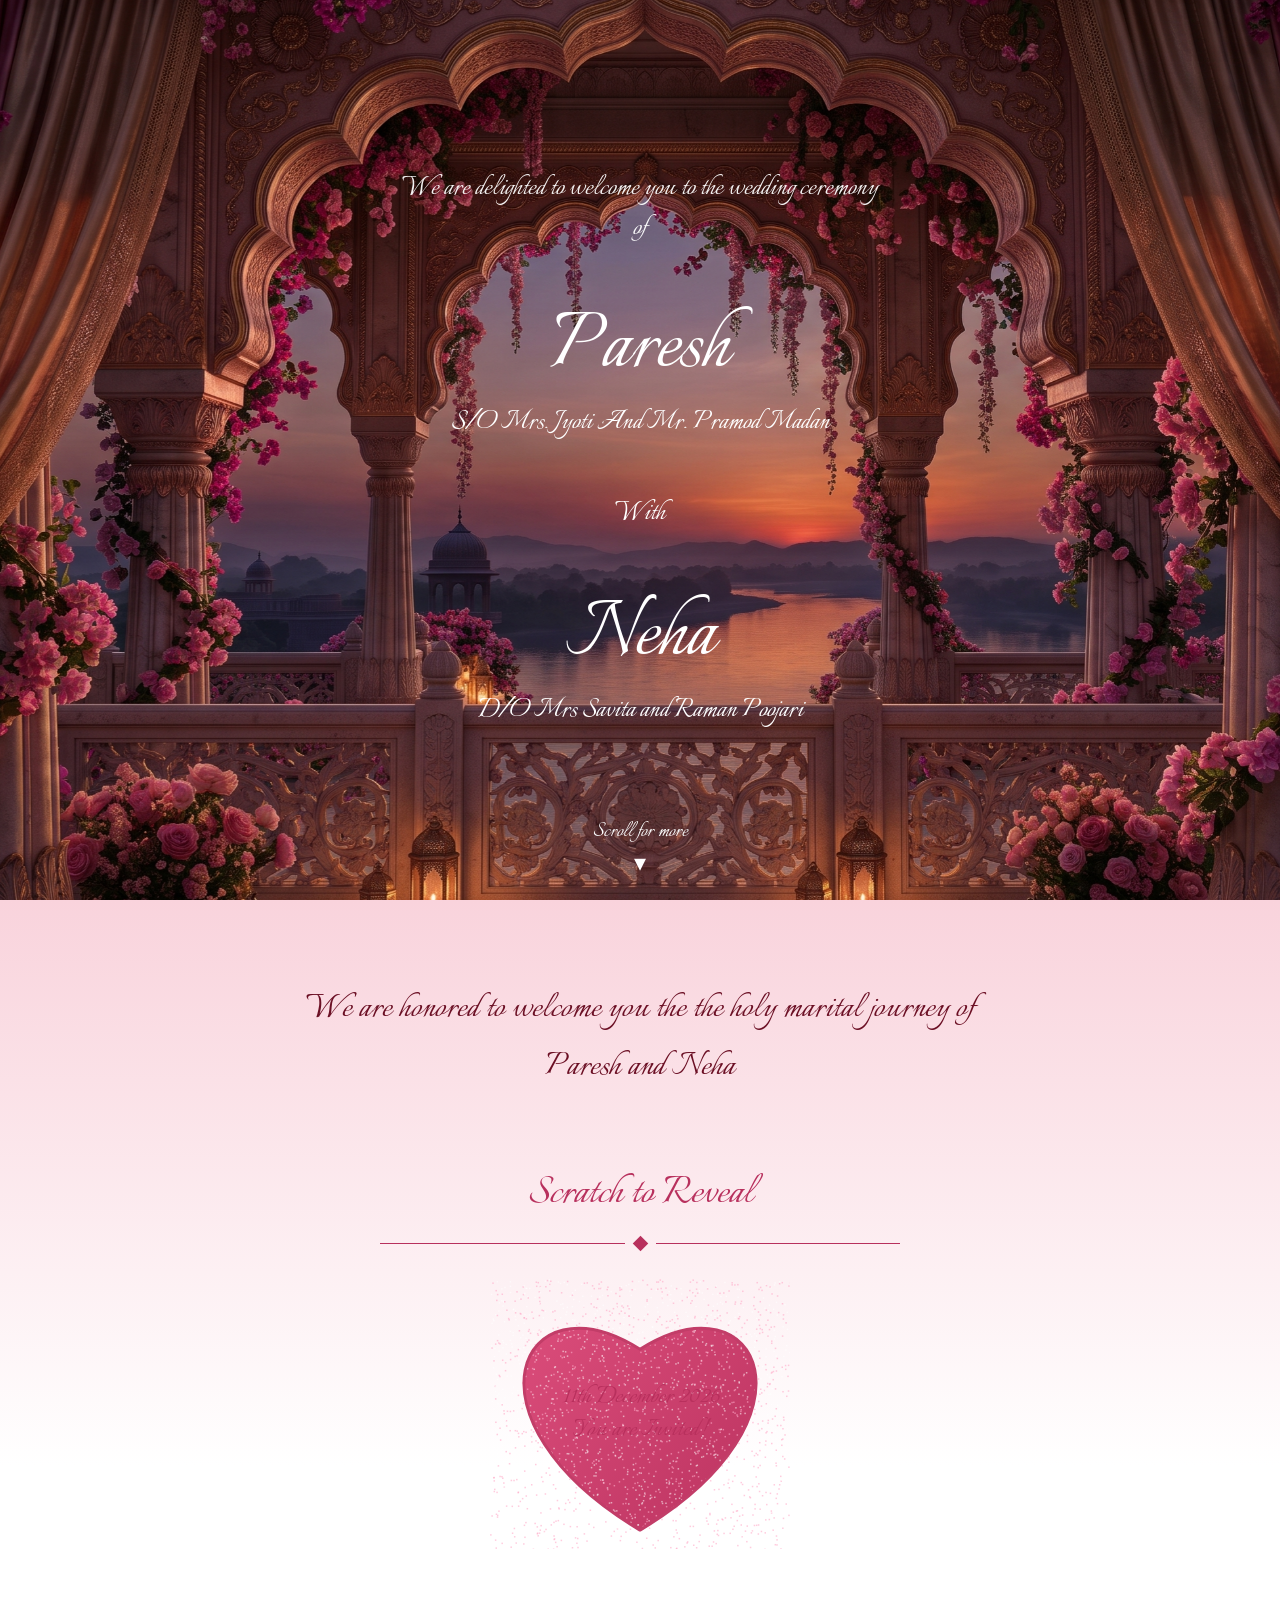
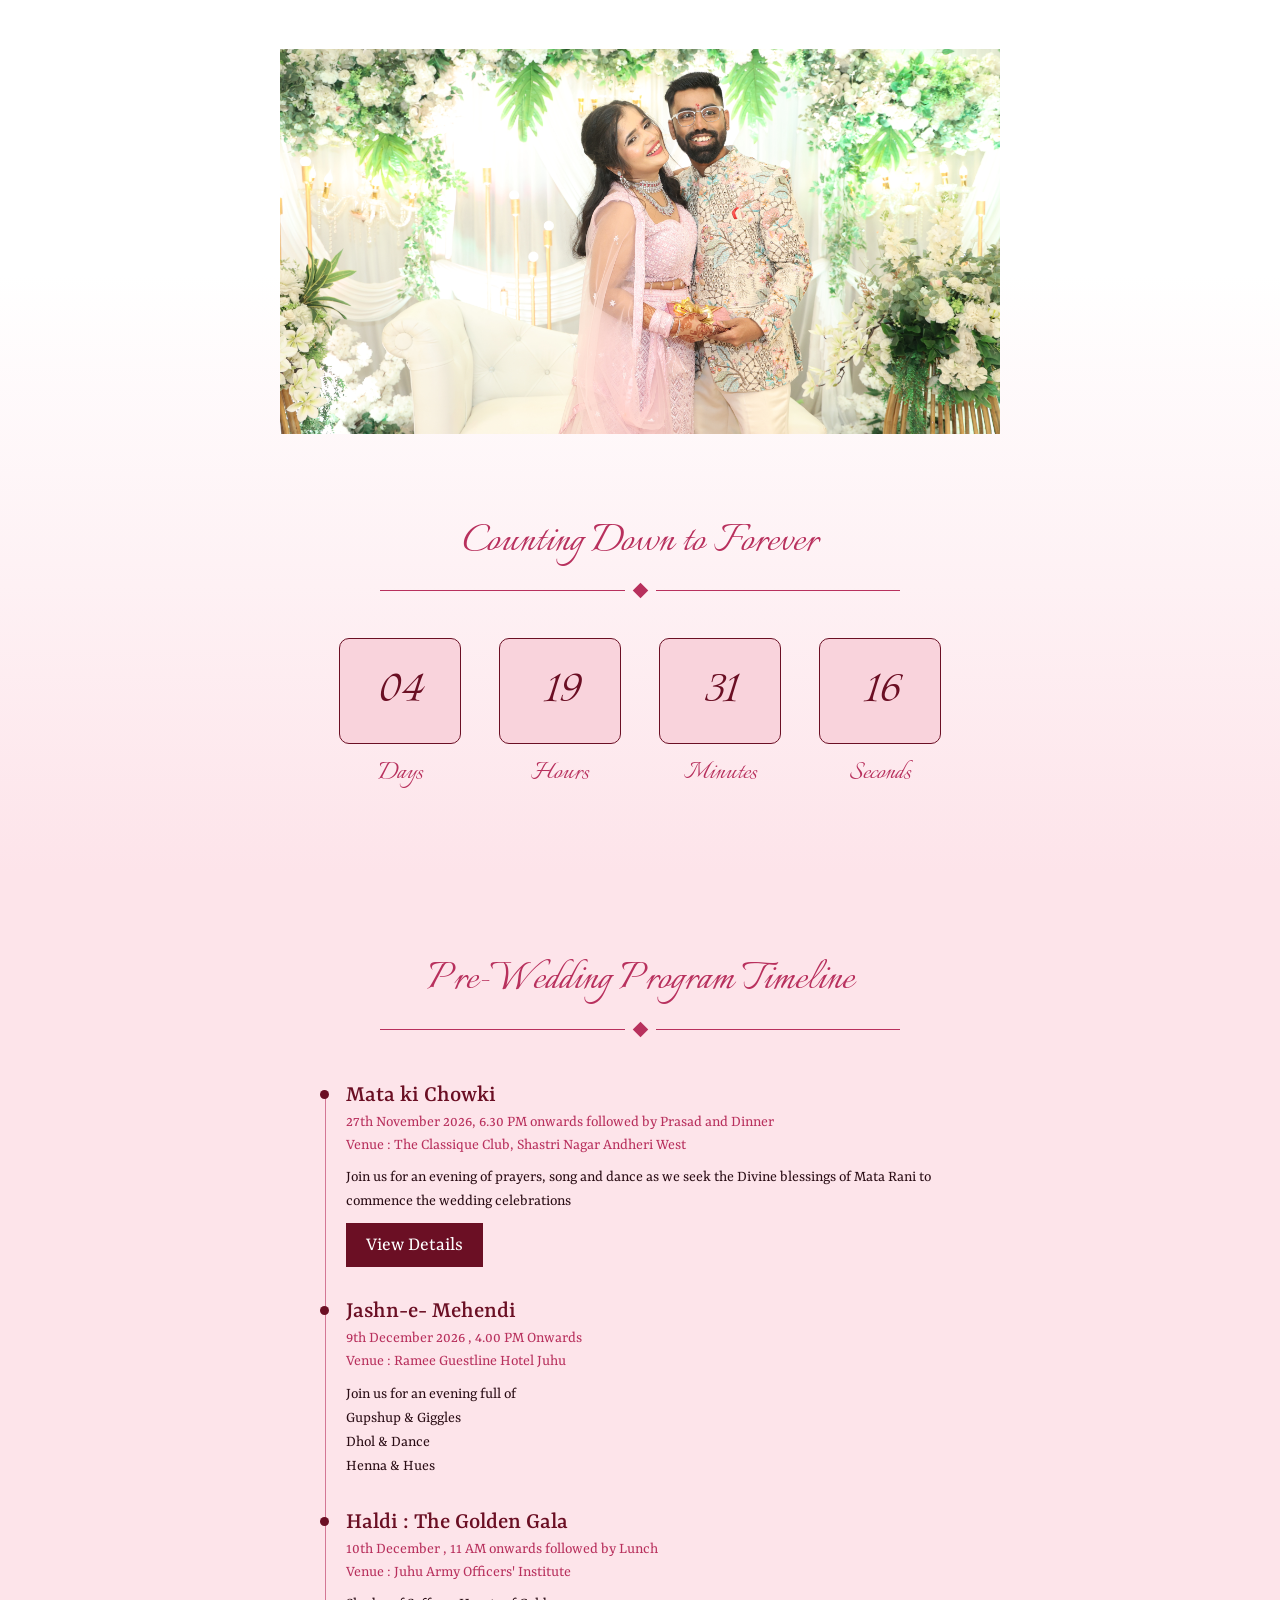
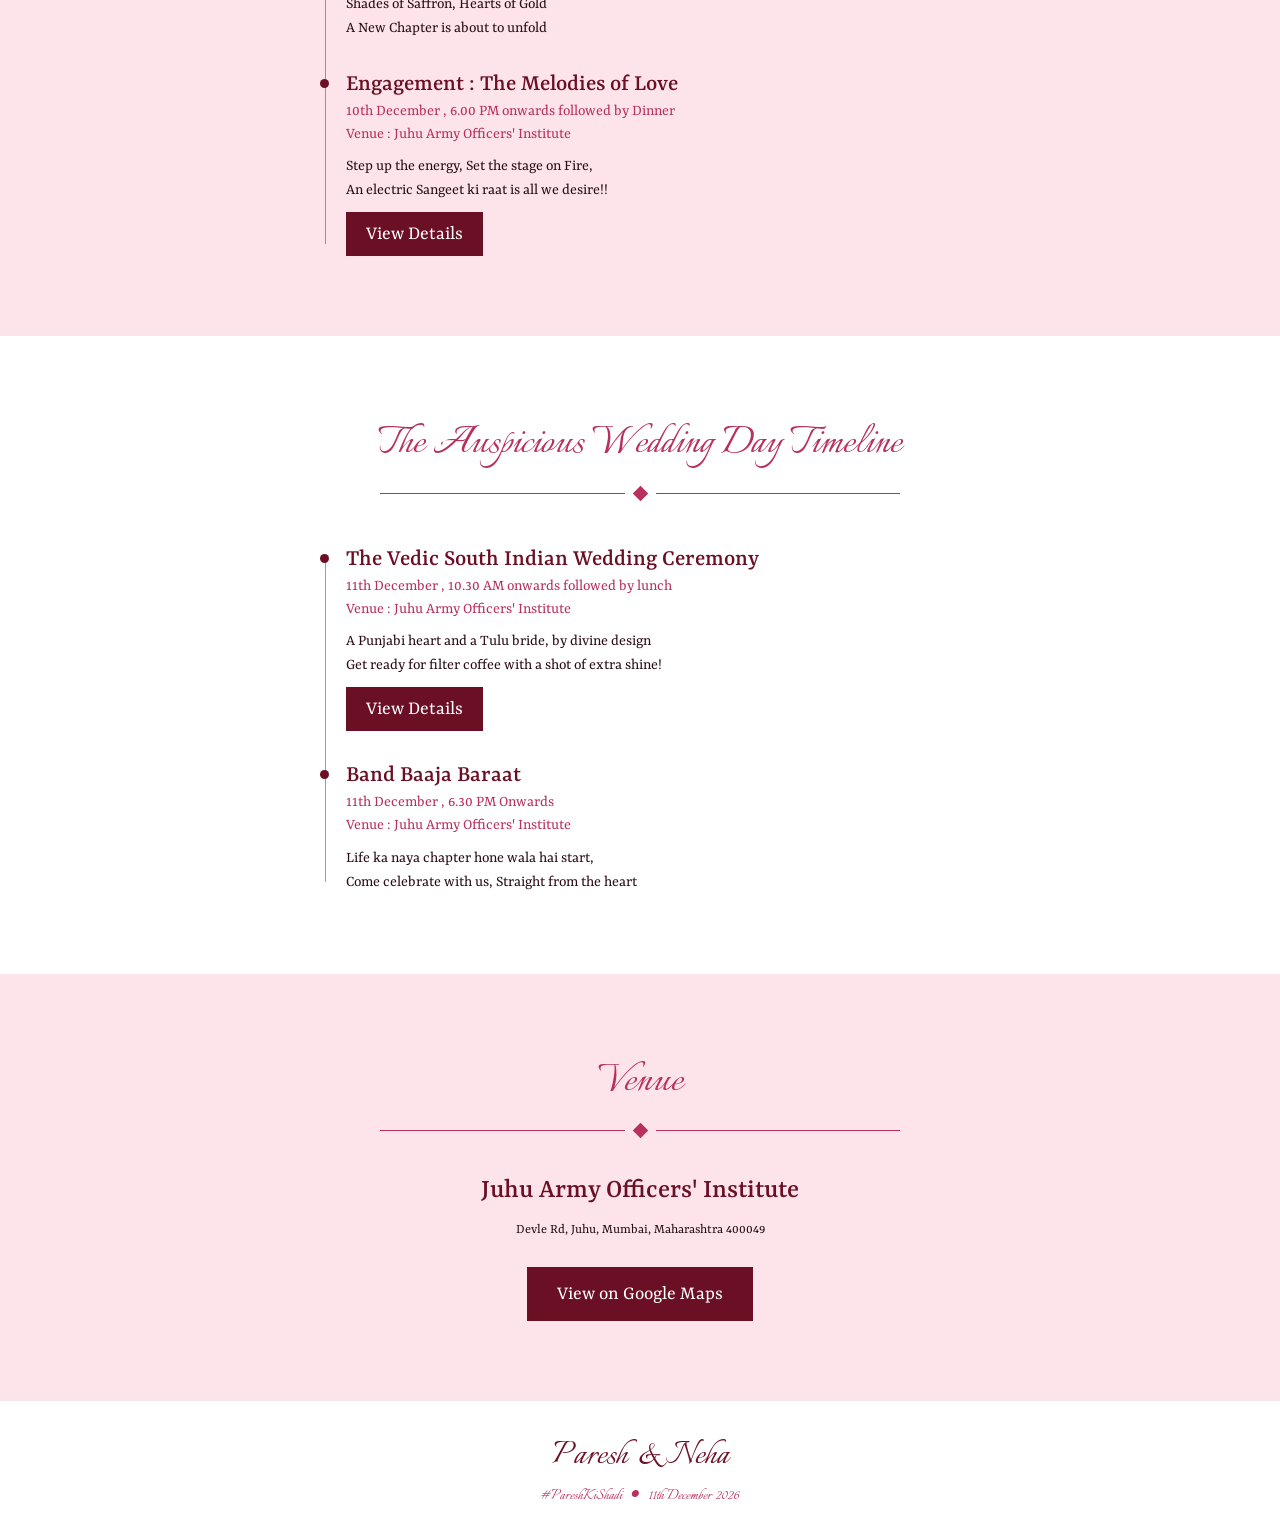
==== index.html @ b52aac9e "New edits and pages added" ====
<!DOCTYPE html>
<html lang="en">
<head>
<meta charset="UTF-8">
<meta name="viewport" content="width=device-width, initial-scale=1">
<title>Paresh and Neha – Wedding Invitation</title>
<link rel="preconnect" href="https://fonts.googleapis.com">
<link rel="preconnect" href="https://fonts.gstatic.com" crossorigin>
<link href="https://fonts.googleapis.com/css2?family=Italianno&family=Rasa:wght@400;500&display=swap" rel="stylesheet">
<link rel="stylesheet" href="styles.css">
</head>
<body>

<header class="hero">
  <!-- Swap the gradient below for your photo: set --hero-image in styles.css -->
  <div class="hero-bg"></div>
  <!-- <div class="hero-overlay"></div> -->
  <div class="hero-content">
    <p class="hero-top mb-5">We are delighted to welcome you to the wedding ceremony of</p>
    <h1>Paresh</h1>
    <p class="hero-sub mb-5">S/O Mrs. Jyoti And Mr. Pramod Madan</p>
    <p class="hero-sub mb-5">With</p>
    <h1>Neha</h1>
    <p class="hero-sub">D/O Mrs Savita and Raman Poojari</p>
  </div>
  <div class="scroll-hint">Scroll for more<span>▾</span></div>
</header>

<main>
  <section class="top">
    <p class="welcome">We are honored to welcome you the the holy marital journey of Paresh and Neha</p>

    <h2 class="title">Scratch to Reveal</h2>
    <div class="divider"><i></i></div>

    <div class="scratch" id="scratch">
      <div class="scratch-under">11th December 2026<br/>You are Invited!</div>
      <canvas id="heart" width="300" height="270"></canvas>
      <div class="scratch" id="scratch">
        <div class="scratch-under">11th December 2026<br/>You are Invited!</div>
        <canvas id="heart" width="300" height="270"></canvas>

        <svg class="heart-outline" viewBox="0 0 300 270" aria-hidden="true">
          <path d="M150 251.1 C-36 140.4, 30 -5.4, 150 70.2 C270 -5.4, 336 140.4, 150 251.1 Z"/>
        </svg>
      </div>
    </div>

    <div class="placeholder" aria-hidden="true"></div>

    <h2 class="title">Counting Down to Forever</h2>
    <div class="divider"><i></i></div>
    <div class="countdown">
      <div><b id="d">00</b><span>Days</span></div>
      <div><b id="h">00</b><span>Hours</span></div>
      <div><b id="m">00</b><span>Minutes</span></div>
      <div><b id="s">00</b><span>Seconds</span></div>
    </div>
  </section>

  <section class="pre">
    <h2 class="title">Pre-Wedding Program Timeline</h2>
    <div class="divider"><i></i></div>
    <ul class="timeline">
      <li><h3>Mata ki Chowki</h3><small>27th November 2026, 6.30 PM onwards followed by Prasad and Dinner</small><small>Venue : The Classique Club, Shastri Nagar Andheri West</small><p>Join us for an evening of prayers, song and dance as we seek the Divine blessings of Mata Rani to commence the wedding celebrations</p><a class="btn btn-sm" href="chowki.html">View Details</a></li>
      <li><h3>Jashn-e- Mehendi </h3><small>9th December 2026 , 4.00 PM Onwards</small><small>Venue : Ramee Guestline Hotel Juhu </small><p>Join us for an evening full of <br/>Gupshup & Giggles <br/>Dhol & Dance <br/>Henna & Hues</p></li>
      <li><h3>Haldi : The Golden Gala</h3><small>10th December , 11 AM onwards followed by Lunch</small><small>Venue : Juhu Army Officers' Institute</small><p>Shades of Saffron, Hearts of Gold <br/>A New Chapter is about to unfold</p></li>
      <li><h3>Engagement : The Melodies of Love </h3><small>10th December , 6.00 PM  onwards followed by Dinner</small><small>Venue : Juhu Army Officers' Institute</small><p>Step up the energy, Set the stage on Fire, <br/>An electric Sangeet ki raat is all we desire!!</p><a class="btn btn-sm" href="engagement.html">View Details</a></li>
    </ul>
  </section>

  <section class="day">
    <h2 class="title">The Auspicious Wedding Day Timeline</h2>
    <div class="divider"><i></i></div>
    <ul class="timeline">
      <li><h3>The Vedic South Indian Wedding Ceremony</h3><small>11th December , 10.30 AM onwards followed by lunch </small><small>Venue : Juhu Army Officers' Institute</small><p>A Punjabi heart and a Tulu bride, by divine design<br/>Get ready for filter coffee with a shot of extra shine!</p><a class="btn btn-sm" href="wedding.html">View Details</a></li>
      <!-- <li><h3>Sehra Bandhi</h3><small>9th December 2026, 6 pm</small><small>Venue : Juhu Army Officers Club</small><p>Lorem Ipsum is simply dummy text of the printing and typesetting industry. Lorem Ipsum has been the industry's standard dummy text ever since 1966.</p></li> -->
      <li><h3>Band Baaja Baraat</h3><small>11th December , 6.30 PM Onwards</small><small>Venue : Juhu Army Officers' Institute </small><p>Life ka naya chapter hone wala hai start,<br/>Come celebrate with us, Straight from the heart</p></li>
    </ul>
  </section>

  <section class="venue">
    <h2 class="title">Venue</h2>
    <div class="divider"><i></i></div>
    <h3>Juhu Army Officers' Institute</h3>
    <p>Devle Rd, Juhu, Mumbai, Maharashtra 400049</p>
    <a class="btn" href="https://maps.google.com/?q=Juhu+Army+Officers+Club+Mumbai" target="_blank" rel="noopener">View on Google Maps</a>
  </section>

  <!-- <section class="transport">
    <h2 class="title">Transportation</h2>
    <div class="divider"><i></i></div>
    <p>Lorem Ipsum is simply dummy text of the printing and typesetting industry. Lorem Ipsum has been the industry's standard dummy text ever since 1966.</p>
  </section> -->
</main>

<footer>
  <h2>Paresh &amp; Neha</h2>
  <p>#PareshKiShadi &nbsp;&nbsp;•&nbsp;&nbsp; 11th December 2026</p>
</footer>

<script>
/* Countdown */
const target = new Date('2026-12-11T00:00:00+05:30').getTime();
const pad = n => String(n).padStart(2, '0');
function tick(){
  let t = Math.max(0, target - Date.now());
  const d = Math.floor(t/864e5); t %= 864e5;
  const h = Math.floor(t/36e5);  t %= 36e5;
  const m = Math.floor(t/6e4);   t %= 6e4;
  const s = Math.floor(t/1e3);
  d_.textContent = pad(d); h_.textContent = pad(h); m_.textContent = pad(m); s_.textContent = pad(s);
}
const d_=document.getElementById('d'),h_=document.getElementById('h'),m_=document.getElementById('m'),s_=document.getElementById('s');
tick(); setInterval(tick, 1000);

/* Scratch-to-reveal heart */
const c = document.getElementById('heart'), x = c.getContext('2d');
const W = c.width, H = c.height;

function heartPath(){
  x.beginPath();
  x.moveTo(W/2, H*0.93);
  x.bezierCurveTo(-W*0.12, H*0.52, W*0.1, -H*0.02, W/2, H*0.26);
  x.bezierCurveTo(W*0.9, -H*0.02, W*1.12, H*0.52, W/2, H*0.93);
  x.closePath();
}

const g = x.createLinearGradient(0,0,W,H);
g.addColorStop(0,'#e0517f'); g.addColorStop(1,'#b8305d');
heartPath(); x.fillStyle = g; x.fill();
// x.lineWidth = 5; x.strokeStyle = '#c23d68'; x.stroke();

for(let i=0;i<2200;i++){            /* glitter */
  const px=Math.random()*W, py=Math.random()*H;
  x.fillStyle = Math.random()>.5 ? 'rgba(255,255,255,.55)' : 'rgba(255,170,200,.6)';
  x.fillRect(px,py,1.5,1.5);
}

let down=false;

// Configurable scratch stroke radius
const SCRATCH_RADIUS = 50; // Increase or decrease this value as needed (original was 20)

function scratch(e){
  if(!down) return;
  const r=c.getBoundingClientRect(), p=e.touches?e.touches[0]:e;
  x.globalCompositeOperation='destination-out';
  x.beginPath();
  x.arc((p.clientX-r.left)*W/r.width, (p.clientY-r.top)*H/r.height, SCRATCH_RADIUS, 0, Math.PI * 2);
  x.fill();
}

const wrap = document.getElementById('scratch');
wrap.addEventListener('pointerdown', e => { down = true; wrap.setPointerCapture(e.pointerId); scratch(e); });
wrap.addEventListener('pointermove', scratch);
['pointerup','pointercancel','pointerleave'].forEach(ev =>
  wrap.addEventListener(ev, () => down = false)
);
</script>
</body>
</html>
---- styles.css ----
:root{
  --maroon:#6b0f24;
  --rose:#b8305d;
  --pink:#fde4ea;
  --pink-soft:#f9d3dc;
  --white:#fff;
  --script:'Italianno',cursive;
  --serif:'Rasa',Georgia,serif;
  /* Replace with your photo: --hero-image:url('hero.jpg'); then use it in .hero-bg */
}
*{box-sizing:border-box;margin:0;padding:0}
html{scroll-behavior:smooth}
body{font-family:var(--serif);color:var(--maroon);background:var(--white);overflow-x:hidden}
.mb-5{margin-bottom: 3rem;}

/* ---------- Hero ---------- */
.hero{position:relative;min-height:100vh;overflow:hidden;color:#fff;display:flex;align-items:center;justify-content:center;text-align:center}
.hero-bg{
  position:absolute;inset:-6%;
  background: url('./bg.png');
  background-size: cover;
  background-position-x: center;
  background-position-y: center;
  animation:zoom 16s ease-in-out infinite alternate;
  will-change:transform;
}
.hero.mkc .hero-content{ position: absolute; top: 120px }
.hero.mkc .hero-bg{ background: url('./MataKiChowki.png'); background-size: cover; background-position-x: center;  background-position-y: center; }
.hero.eng .hero-content{ position: absolute; top: 120px }
.hero.eng .hero-bg{ background: url('./Engagement.png'); background-size: cover; background-position-x: center;  background-position-y: center; }
.hero.wed .hero-content h1, .hero.wed .hero-content p{ color: #bba422; }
.hero.wed .hero-bg{ background: url('./wedding.png'); background-size: cover; background-position-x: center;  background-position-y: center; animation: none; }
@keyframes zoom{0%{transform:scale(1)}50%{transform:scale(1.18)}100%{transform:scale(1)}}
.hero-overlay{position:absolute;inset:0;
  background:
    linear-gradient(90deg,rgba(80,35,30,.85) 0,transparent 22%,transparent 78%,rgba(80,35,30,.85) 100%),
    linear-gradient(rgba(0,0,0,.25),rgba(0,0,0,.45))}
.hero-content{position:relative;padding:0 6%;max-width:640px}
.hero-top{font-family:var(--script);font-size:clamp(30px,3.6vw,32px);opacity:.95}
.hero h1{font-family:var(--script);font-weight:400;font-size:clamp(52px,10.5vw,96px);line-height:1.1;margin-top:clamp(52px,3vw,68px) 0;}
.hero-sub{font-family:var(--script);font-size:clamp(30px,3.6vw,32px);line-height:1.35}
.scroll-hint{position:absolute;bottom:18px;left:50%;transform:translateX(-50%);font-family:var(--script);font-size:24px;display:flex;flex-direction:column;align-items:center;gap:2px}

/* ---------- Shared ---------- */
.title{font-family:var(--script);font-weight:400;color:var(--rose);font-size:clamp(34px,6vw,48px);text-align:center;line-height:1.2}
.divider{display:flex;align-items:center;justify-content:center;gap:0;margin:14px auto 0;width:min(78%,520px)}
.divider::before,.divider::after{content:"";flex:1;height:1px;background:var(--rose)}
.divider i{width:11px;height:11px;background:var(--rose);transform:rotate(45deg);margin:0 10px}
section{padding:clamp(48px,8vw,80px) 6%}

.heart-outline{
  position:absolute;
  inset:0;
  width:100%;
  height:100%;
  overflow:visible;
  pointer-events:none;   /* lets scratches reach the canvas below */
}
.heart-outline path{
  fill:none;
  stroke:#c23d68;        /* outline colour */
  stroke-width:3;        /* outline thickness */
  stroke-linejoin:round;
}

.heart-outline,
.heart-outline *{
  pointer-events:none;
}
.scratch{
  touch-action:none;   /* stops the page scrolling while scratching on mobile */
}

/* ---------- Top ---------- */
.top{background:linear-gradient(#f9d3dc 0,#fff 36%,#fff 62%,#fde4ea 100%);padding-bottom:clamp(40px,8vw,80px)}
.welcome{font-family:var(--script);color:var(--maroon);font-size:clamp(28px,5vw,40px);line-height:1.45;text-align:center;max-width:700px;margin:0 auto clamp(40px,8vw,70px)}
.scratch{position:relative;width:min(300px,70vw);aspect-ratio:300/270;margin:30px auto 0}
.scratch canvas{position:absolute;inset:0;width:100%;height:100%;touch-action:none;cursor:grab}
.scratch-under{position:absolute;inset:0;display:flex;align-items:center;justify-content:center;font-family:var(--script);font-size:30px;color:var(--rose);text-align:center;padding:0 22%;line-height:1.1}
.placeholder{width:min(720px,100%);aspect-ratio:720/385;background:url('./BrideAndGroom.jpeg');background-size: cover;background-position-x: center;background-position-y: center;margin:clamp(40px,12vw,100px) auto clamp(48px,9vw,80px)}
.countdown{display:flex;justify-content:center;gap:clamp(12px,3.4vw,38px);margin:clamp(28px,5vw,42px) auto 0;max-width:760px}
.countdown div{flex:1;text-align:center;max-width:122px}
.countdown b{display:block;font-family:var(--script);font-weight:400;font-size:clamp(40px,7vw,60px);line-height:1;padding:clamp(14px,2.6vw,22px) 0;background:var(--pink-soft);border:1px solid var(--maroon);border-radius:10px;color:var(--maroon)}
.countdown span{display:block;font-family:var(--script);font-size:clamp(22px,3.5vw,30px);color:var(--rose);margin-top:10px}

/* ---------- Timelines ---------- */
.pre{background:linear-gradient(#fde4ea,#fde4ea)}
.day{background:#fff}
.timeline{list-style:none;max-width:560px;margin:clamp(30px,5vw,46px) auto 0;padding-left:26px;position:relative}
.timeline::before{content:"";position:absolute;left:5px;top:12px;bottom:12px;width:1px;background:var(--rose);opacity:.6}
.timeline li{position:relative;margin-bottom:clamp(22px,4vw,30px)}
.timeline li:last-child{margin-bottom:0}
.timeline li::before{content:"";position:absolute;left:-26px;top:9px;width:9px;height:9px;border-radius:50%;background:var(--maroon)}
.timeline h3{font-weight:500;font-size:clamp(24px,3.6vw,24px);color:var(--maroon);line-height:1.25}
.timeline small{display:block;font-size:16px;color:var(--rose);line-height:1.45}
.timeline p{font-size:16px;line-height:1.5;margin-top:8px;color:#2a0d15}

/* ---------- Venue / Transport / Footer ---------- */
.venue{background:var(--pink);text-align:center}
.venue h3{font-weight:500;font-size:clamp(22px,4vw,28px);margin:clamp(26px,5vw,38px) 0 14px;color:var(--maroon)}
.venue p{font-size:14px;color:#2a0d15}
.btn{display:inline-block;margin-top:clamp(20px,4vw,28px);background:var(--maroon);color:#fff;text-decoration:none;font-size:clamp(16px,4vw, 20px);padding:15px 30px;border-radius:0px;transition:background .2s}
.btn:hover,.btn:focus-visible{background:#8e1a38;outline:2px solid var(--rose);outline-offset:2px}
.btn-sm{margin-top: 10px; padding: 10px 20px;}
.transport{background:#fff;text-align:center;padding-bottom:clamp(60px,10vw,100px)}
.transport p{max-width:560px;margin:clamp(30px,5vw,44px) auto 0;font-size:clamp(15px,2.6vw,18px);line-height:1.5;color:#2a0d15}
footer{text-align:center;padding:30px 6% 22px}
footer h2{font-family:var(--script);font-weight:400;font-size:clamp(32px,5.2vw,40px);color:var(--maroon)}
footer p{font-family:var(--script);font-size:17px;color:var(--rose);margin-top:4px}

.mata .top{
  background: #fff;
}
.mata .top h1, .mata .top h4, .mata .top p{
  color: #AE4D2C;
}
.mata .top h4{
  font-size: 20px;
  font-weight: 500;
}
.mata .top p{
  font-size: 20px;
  margin-top: 10px;
}
.mata .top .btn{
  background-color: #AE4D2C;
}
.engage .top{
   background: #fff;
}
.engage .top h1, .engage .top h4, .engage .top p{
  color: #09165d;
}
.engage .top h4{
  font-size: 20px;
  font-weight: 500;
}
.engage .top p{
  font-size: 20px;
  margin-top: 10px;
}
.engage .top .btn{
  background-color: #09165d;
}
.wedding .top{
   background: #fff;
}
.wedding .top h1, .wedding .top h4, .wedding .top p{
  color: #B87B21;
}
.wedding .top h4{
  font-size: 20px;
  font-weight: 500;
}
.wedding .top p{
  font-size: 20px;
  margin-top: 10px;
}
.wedding .top .btn{
  background-color: #B87B21;
}
/* ---------- Responsive ---------- */
@media (min-width:900px){
  .timeline{max-width:640px}
  .timeline p{font-size:16px}
  .timeline small{font-size:16px}
}
@media (max-width:420px){
  .countdown{gap:8px}
  .timeline{padding-left:22px}
  .timeline li::before{left:-22px}
}
@media (prefers-reduced-motion:reduce){.hero-bg{animation:none}}
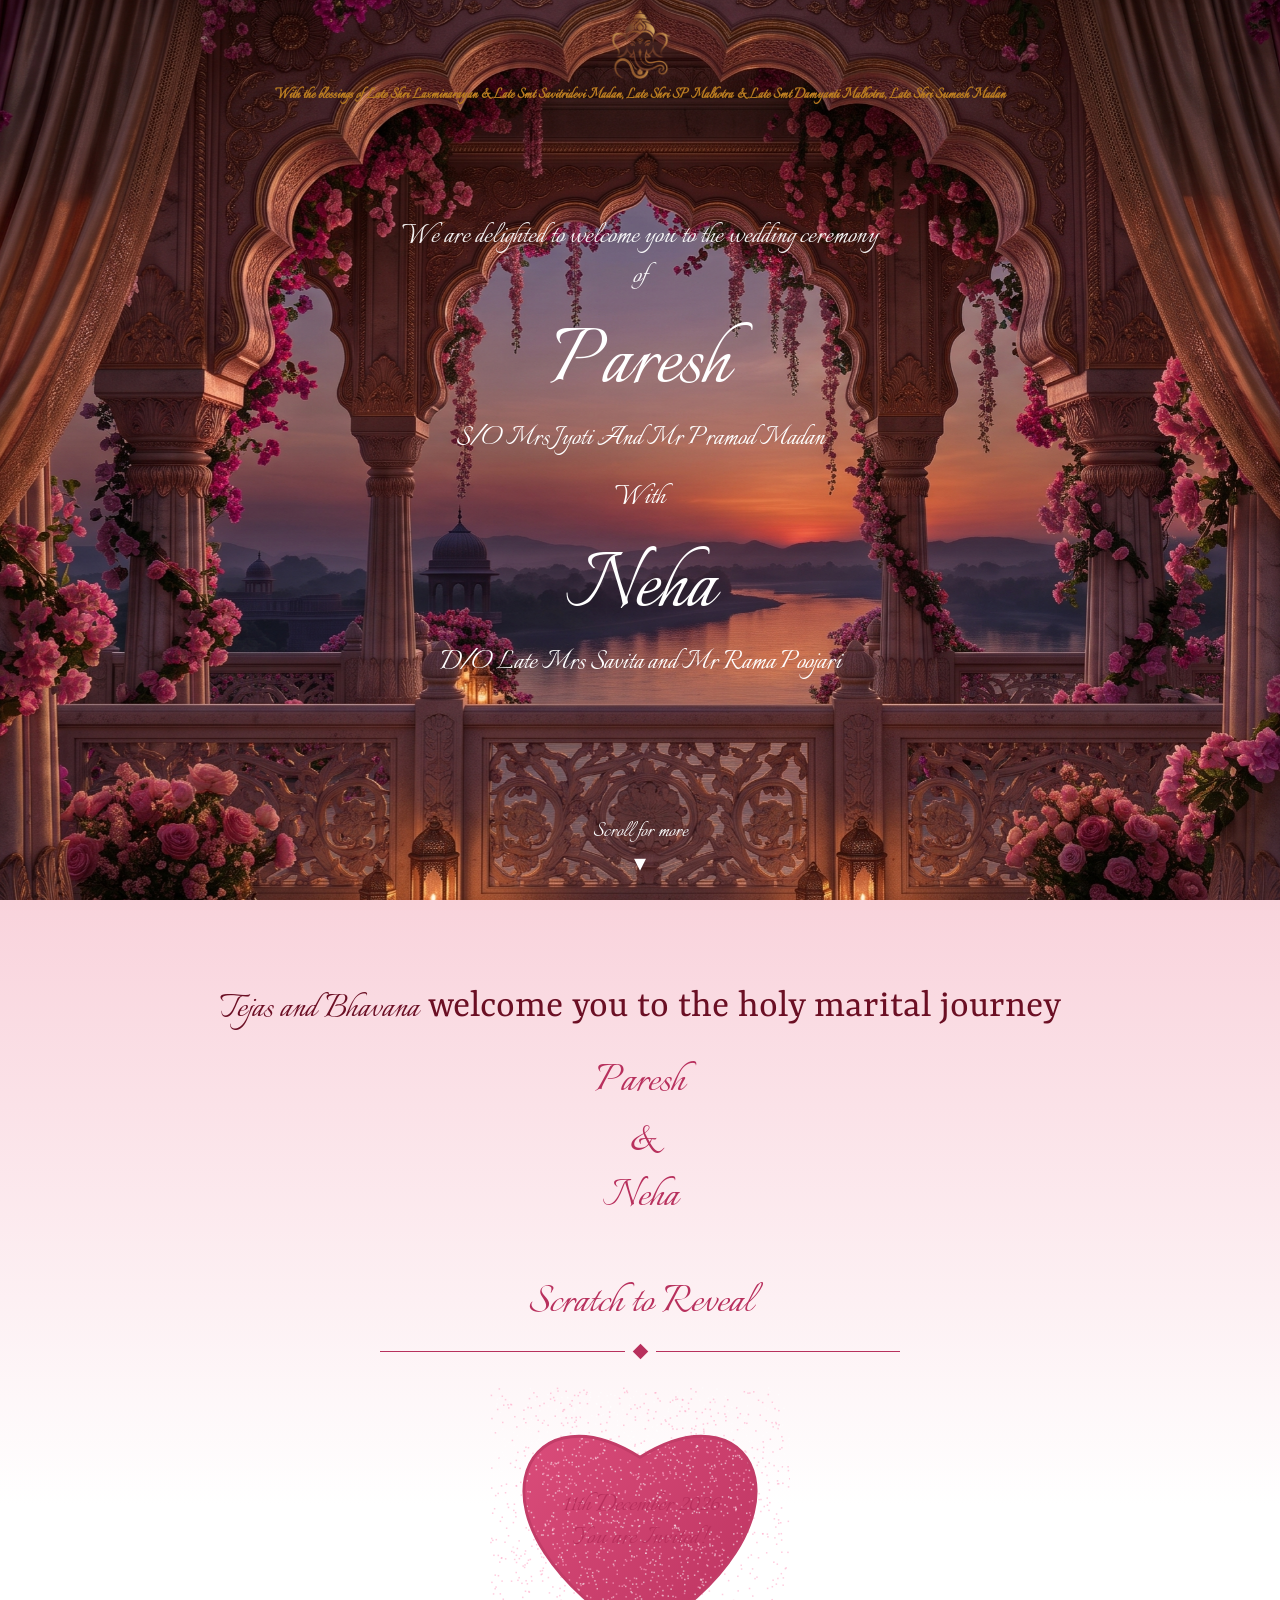
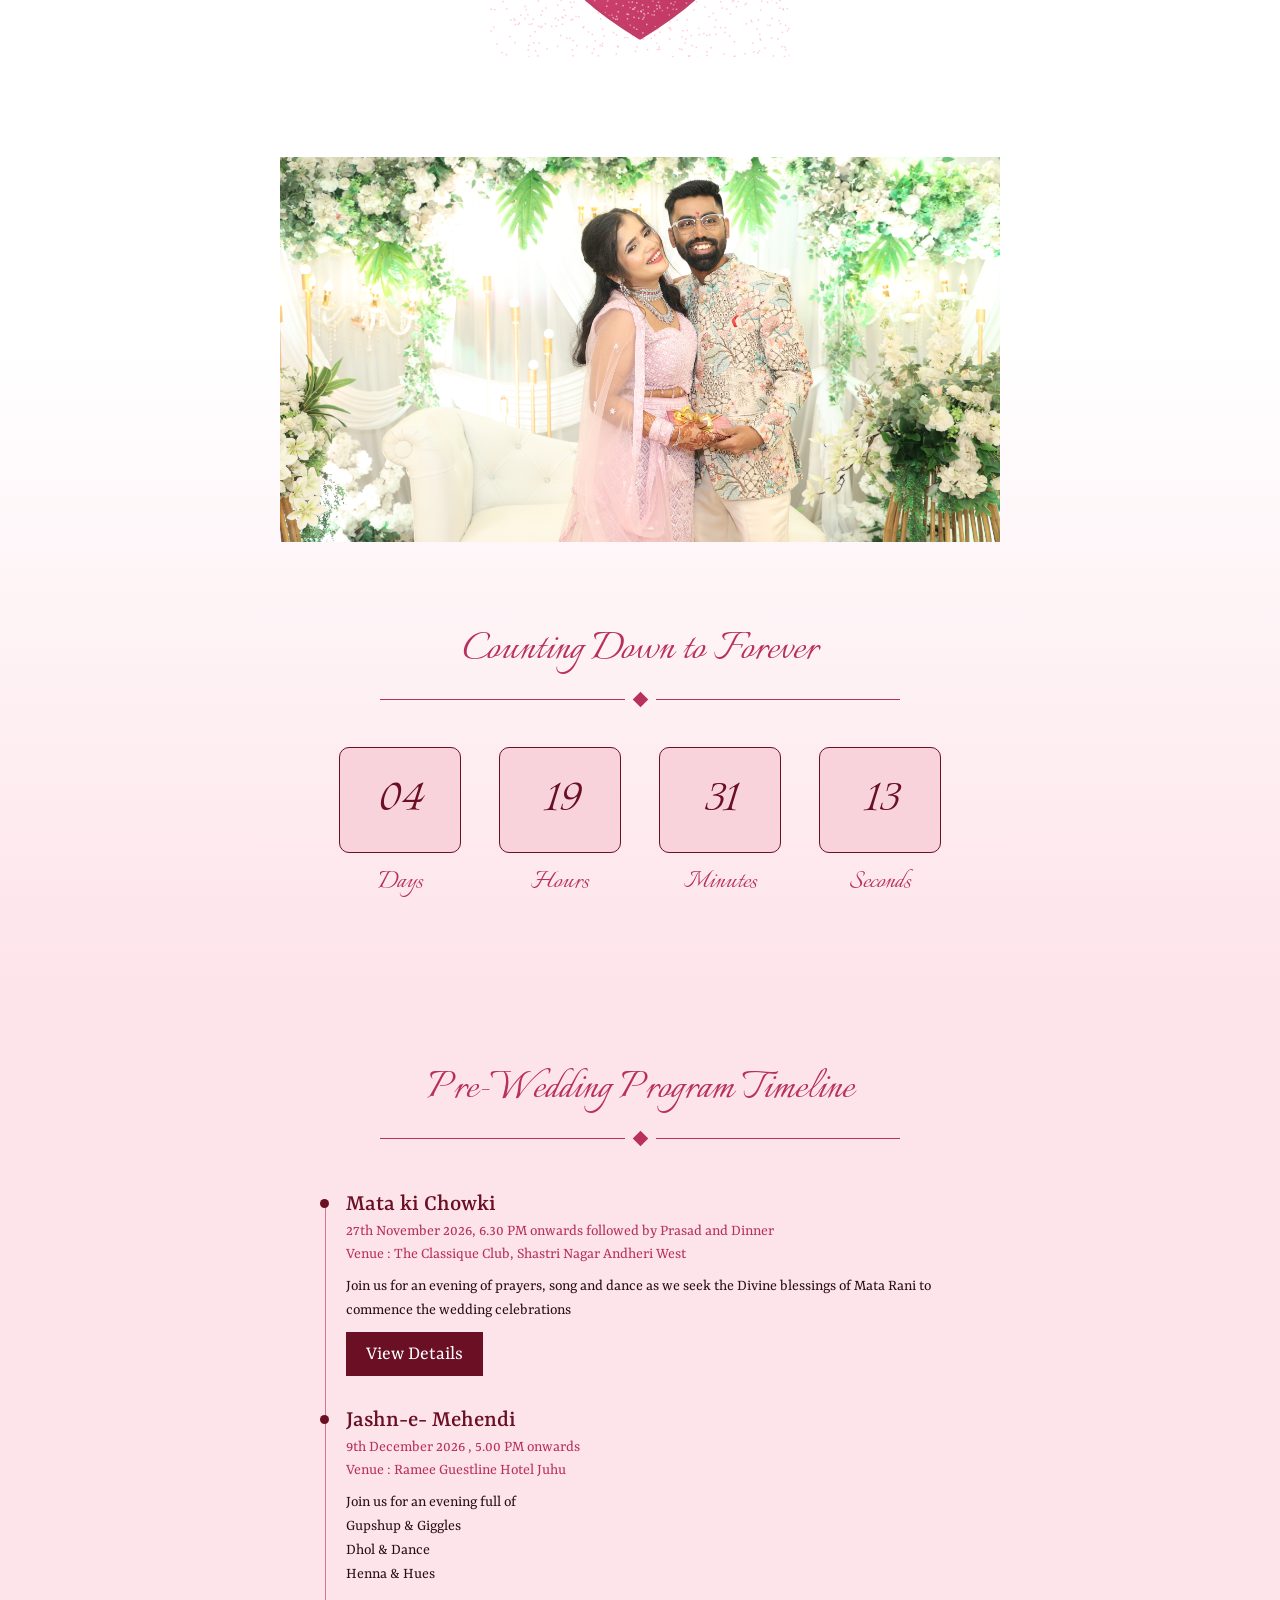
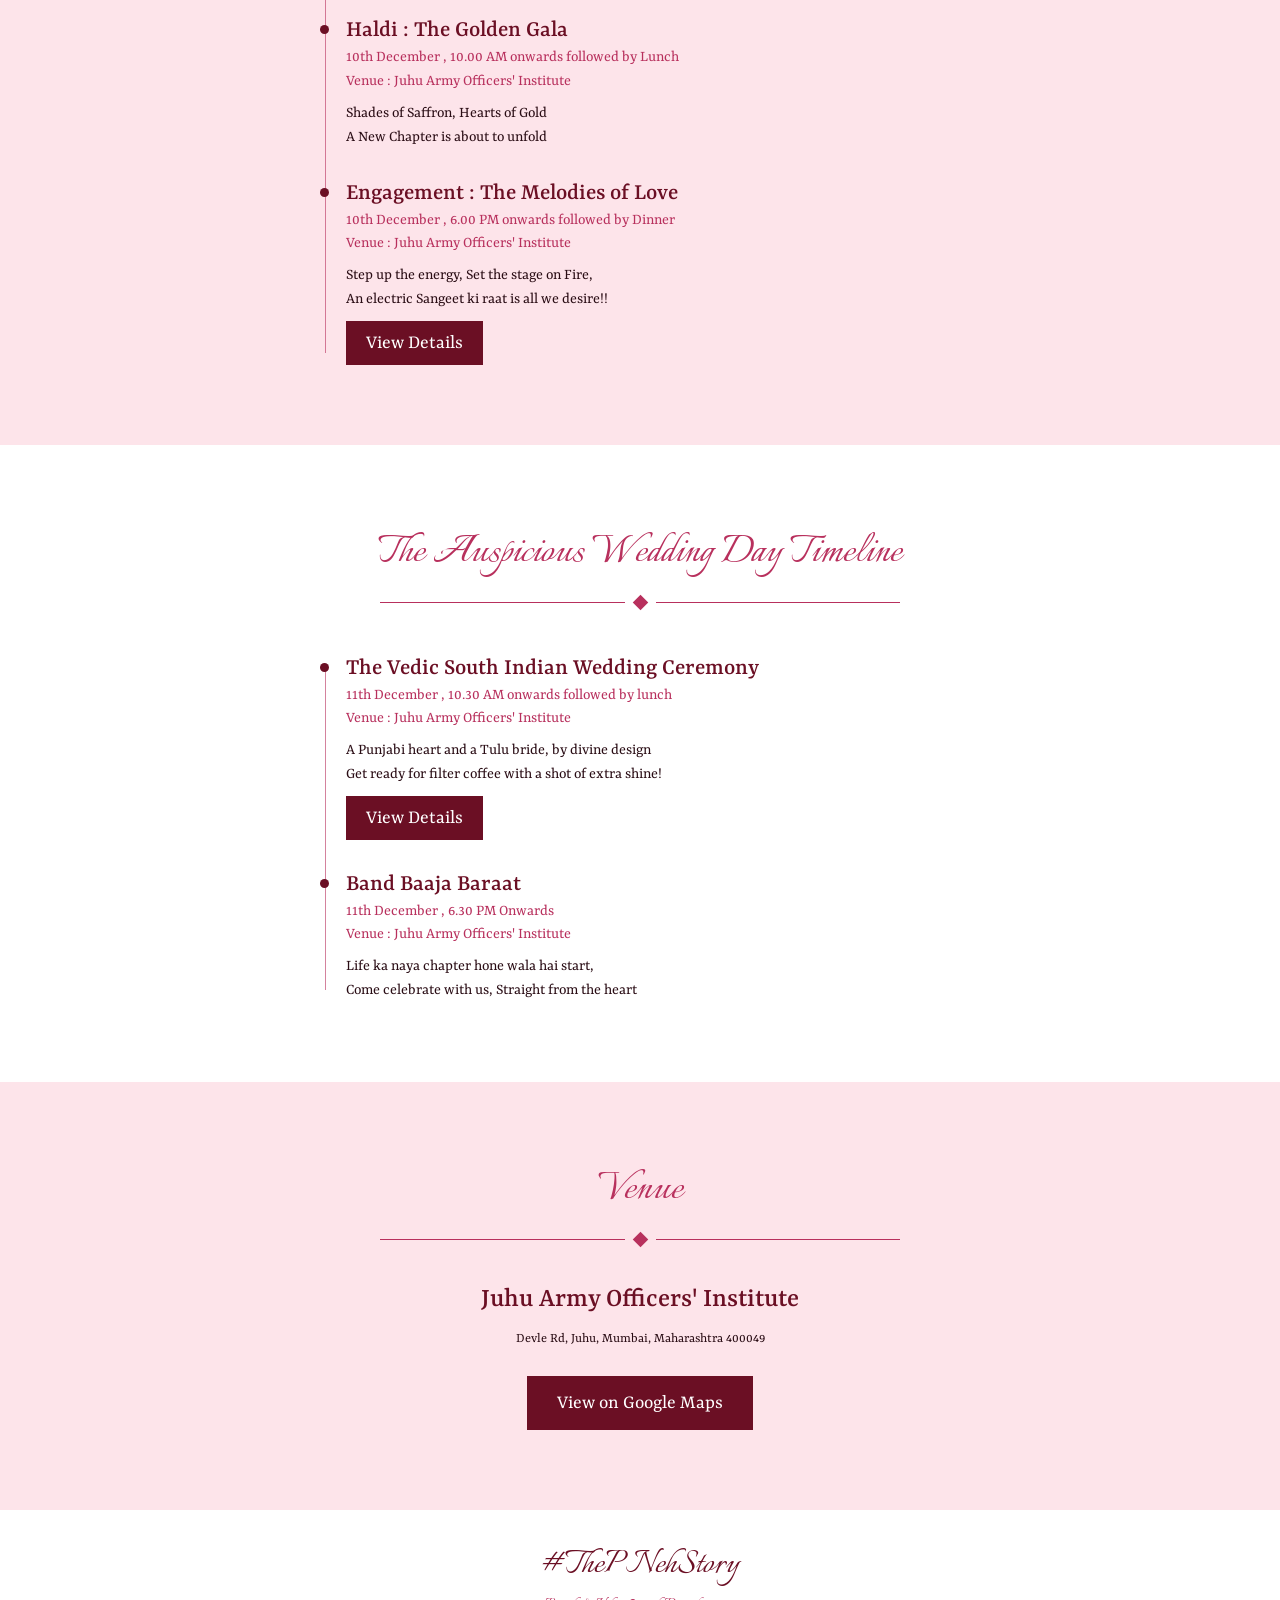
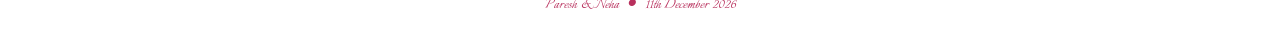
==== commit 9c5c6500: "More edits" ====
--- a/index.html
+++ b/index.html
@@ -10,26 +10,32 @@
 <link rel="stylesheet" href="styles.css">
 </head>
 <body>
-
+<section class="top-header">
+  <img src="./Ganesh.png">
+  <p class="hero-sub">With the blessings of Late Shri Laxminarayan & Late Smt Savitridevi Madan, 
+        Late Shri SP Malhotra & Late Smt Damyanti Malhotra, Late Shri Sumesh Madan</p>
+</section>
 <header class="hero">
   <!-- Swap the gradient below for your photo: set --hero-image in styles.css -->
   <div class="hero-bg"></div>
   <!-- <div class="hero-overlay"></div> -->
   <div class="hero-content">
-    <p class="hero-top mb-5">We are delighted to welcome you to the wedding ceremony of</p>
+    <p class="hero-top mb-3">We are delighted to welcome you to the wedding ceremony of</p>
     <h1>Paresh</h1>
-    <p class="hero-sub mb-5">S/O Mrs. Jyoti And Mr. Pramod Madan</p>
-    <p class="hero-sub mb-5">With</p>
+    <p class="hero-sub mb-3">S/O Mrs Jyoti And Mr Pramod Madan</p>
+    <p class="hero-sub mb-3">With</p>
     <h1>Neha</h1>
-    <p class="hero-sub">D/O Mrs Savita and Raman Poojari</p>
+    <p class="hero-sub">D/O Late Mrs Savita and Mr Rama Poojari</p>
   </div>
   <div class="scroll-hint">Scroll for more<span>▾</span></div>
 </header>
 
 <main>
   <section class="top">
-    <p class="welcome">We are honored to welcome you the the holy marital journey of Paresh and Neha</p>
-
+    <p class="mb-3"><span class="welcome">Tejas and Bhavana</span> welcome you to the holy marital journey</p>
+    <h2 class="title">Paresh</h2>
+    <h2 class="title">&</h2>
+    <h2 class="title mb-5">Neha</h2>
     <h2 class="title">Scratch to Reveal</h2>
     <div class="divider"><i></i></div>
 
@@ -63,8 +69,8 @@
     <div class="divider"><i></i></div>
     <ul class="timeline">
       <li><h3>Mata ki Chowki</h3><small>27th November 2026, 6.30 PM onwards followed by Prasad and Dinner</small><small>Venue : The Classique Club, Shastri Nagar Andheri West</small><p>Join us for an evening of prayers, song and dance as we seek the Divine blessings of Mata Rani to commence the wedding celebrations</p><a class="btn btn-sm" href="chowki.html">View Details</a></li>
-      <li><h3>Jashn-e- Mehendi </h3><small>9th December 2026 , 4.00 PM Onwards</small><small>Venue : Ramee Guestline Hotel Juhu </small><p>Join us for an evening full of <br/>Gupshup & Giggles <br/>Dhol & Dance <br/>Henna & Hues</p></li>
-      <li><h3>Haldi : The Golden Gala</h3><small>10th December , 11 AM onwards followed by Lunch</small><small>Venue : Juhu Army Officers' Institute</small><p>Shades of Saffron, Hearts of Gold <br/>A New Chapter is about to unfold</p></li>
+      <li><h3>Jashn-e- Mehendi </h3><small>9th December 2026 , 5.00 PM onwards</small><small>Venue : Ramee Guestline Hotel Juhu </small><p>Join us for an evening full of <br/>Gupshup & Giggles <br/>Dhol & Dance <br/>Henna & Hues</p></li>
+      <li><h3>Haldi : The Golden Gala</h3><small>10th December ,  10.00 AM onwards followed by Lunch</small><small>Venue : Juhu Army Officers' Institute</small><p>Shades of Saffron, Hearts of Gold <br/>A New Chapter is about to unfold</p></li>
       <li><h3>Engagement : The Melodies of Love </h3><small>10th December , 6.00 PM  onwards followed by Dinner</small><small>Venue : Juhu Army Officers' Institute</small><p>Step up the energy, Set the stage on Fire, <br/>An electric Sangeet ki raat is all we desire!!</p><a class="btn btn-sm" href="engagement.html">View Details</a></li>
     </ul>
   </section>
@@ -95,8 +101,8 @@
 </main>
 
 <footer>
-  <h2>Paresh &amp; Neha</h2>
-  <p>#PareshKiShadi &nbsp;&nbsp;•&nbsp;&nbsp; 11th December 2026</p>
+  <h2>#ThePNehStory</h2>
+  <p>Paresh &amp; Neha &nbsp;&nbsp;•&nbsp;&nbsp; 11th December 2026</p>
 </footer>
 
 <script>
--- a/styles.css
+++ b/styles.css
@@ -12,6 +12,24 @@
 html{scroll-behavior:smooth}
 body{font-family:var(--serif);color:var(--maroon);background:var(--white);overflow-x:hidden}
 .mb-5{margin-bottom: 3rem;}
+.mb-3{margin-bottom: 1rem;}
+
+.top-header{
+  position: absolute;
+  top: 0;
+  z-index: 999999;
+  width: 100%;
+  text-align: center;
+  padding: 10px;
+}
+.top-header img{
+  width: 60px;
+}
+.top-header .hero-sub{
+  color: #B87B21;
+  font-size: 16px;
+  font-weight: 600;
+}
 
 /* ---------- Hero ---------- */
 .hero{position:relative;min-height:100vh;overflow:hidden;color:#fff;display:flex;align-items:center;justify-content:center;text-align:center}
@@ -27,7 +45,7 @@
 .hero.mkc .hero-content{ position: absolute; top: 120px }
 .hero.mkc .hero-bg{ background: url('./MataKiChowki.png'); background-size: cover; background-position-x: center;  background-position-y: center; }
 .hero.eng .hero-content{ position: absolute; top: 120px }
-.hero.eng .hero-bg{ background: url('./Engagement.png'); background-size: cover; background-position-x: center;  background-position-y: center; }
+.hero.eng .hero-bg{ background: url('./engagement.png'); background-size: cover; background-position-x: center;  background-position-y: center; }
 .hero.wed .hero-content h1, .hero.wed .hero-content p{ color: #bba422; }
 .hero.wed .hero-bg{ background: url('./wedding.png'); background-size: cover; background-position-x: center;  background-position-y: center; animation: none; }
 @keyframes zoom{0%{transform:scale(1)}50%{transform:scale(1.18)}100%{transform:scale(1)}}
@@ -38,7 +56,7 @@
 .hero-content{position:relative;padding:0 6%;max-width:640px}
 .hero-top{font-family:var(--script);font-size:clamp(30px,3.6vw,32px);opacity:.95}
 .hero h1{font-family:var(--script);font-weight:400;font-size:clamp(52px,10.5vw,96px);line-height:1.1;margin-top:clamp(52px,3vw,68px) 0;}
-.hero-sub{font-family:var(--script);font-size:clamp(30px,3.6vw,32px);line-height:1.35}
+.hero-sub{font-family:var(--script);font-size:clamp(26px,3.6vw,32px);line-height:1.35}
 .scroll-hint{position:absolute;bottom:18px;left:50%;transform:translateX(-50%);font-family:var(--script);font-size:24px;display:flex;flex-direction:column;align-items:center;gap:2px}
 
 /* ---------- Shared ---------- */
@@ -72,8 +90,9 @@
 }
 
 /* ---------- Top ---------- */
-.top{background:linear-gradient(#f9d3dc 0,#fff 36%,#fff 62%,#fde4ea 100%);padding-bottom:clamp(40px,8vw,80px)}
-.welcome{font-family:var(--script);color:var(--maroon);font-size:clamp(28px,5vw,40px);line-height:1.45;text-align:center;max-width:700px;margin:0 auto clamp(40px,8vw,70px)}
+.top{background:linear-gradient(#f9d3dc 0,#fff 36%,#fff 62%,#fde4ea 100%);padding-bottom:clamp(40px,8vw,80px);text-align: center;}
+.top span.welcome{font-family:var(--script);color:var(--maroon);font-size:clamp(28px,5vw,40px);line-height:1.45;text-align:center;max-width:700px;}
+.top p{font-size:clamp(20px,5vw,40px);}
 .scratch{position:relative;width:min(300px,70vw);aspect-ratio:300/270;margin:30px auto 0}
 .scratch canvas{position:absolute;inset:0;width:100%;height:100%;touch-action:none;cursor:grab}
 .scratch-under{position:absolute;inset:0;display:flex;align-items:center;justify-content:center;font-family:var(--script);font-size:30px;color:var(--rose);text-align:center;padding:0 22%;line-height:1.1}
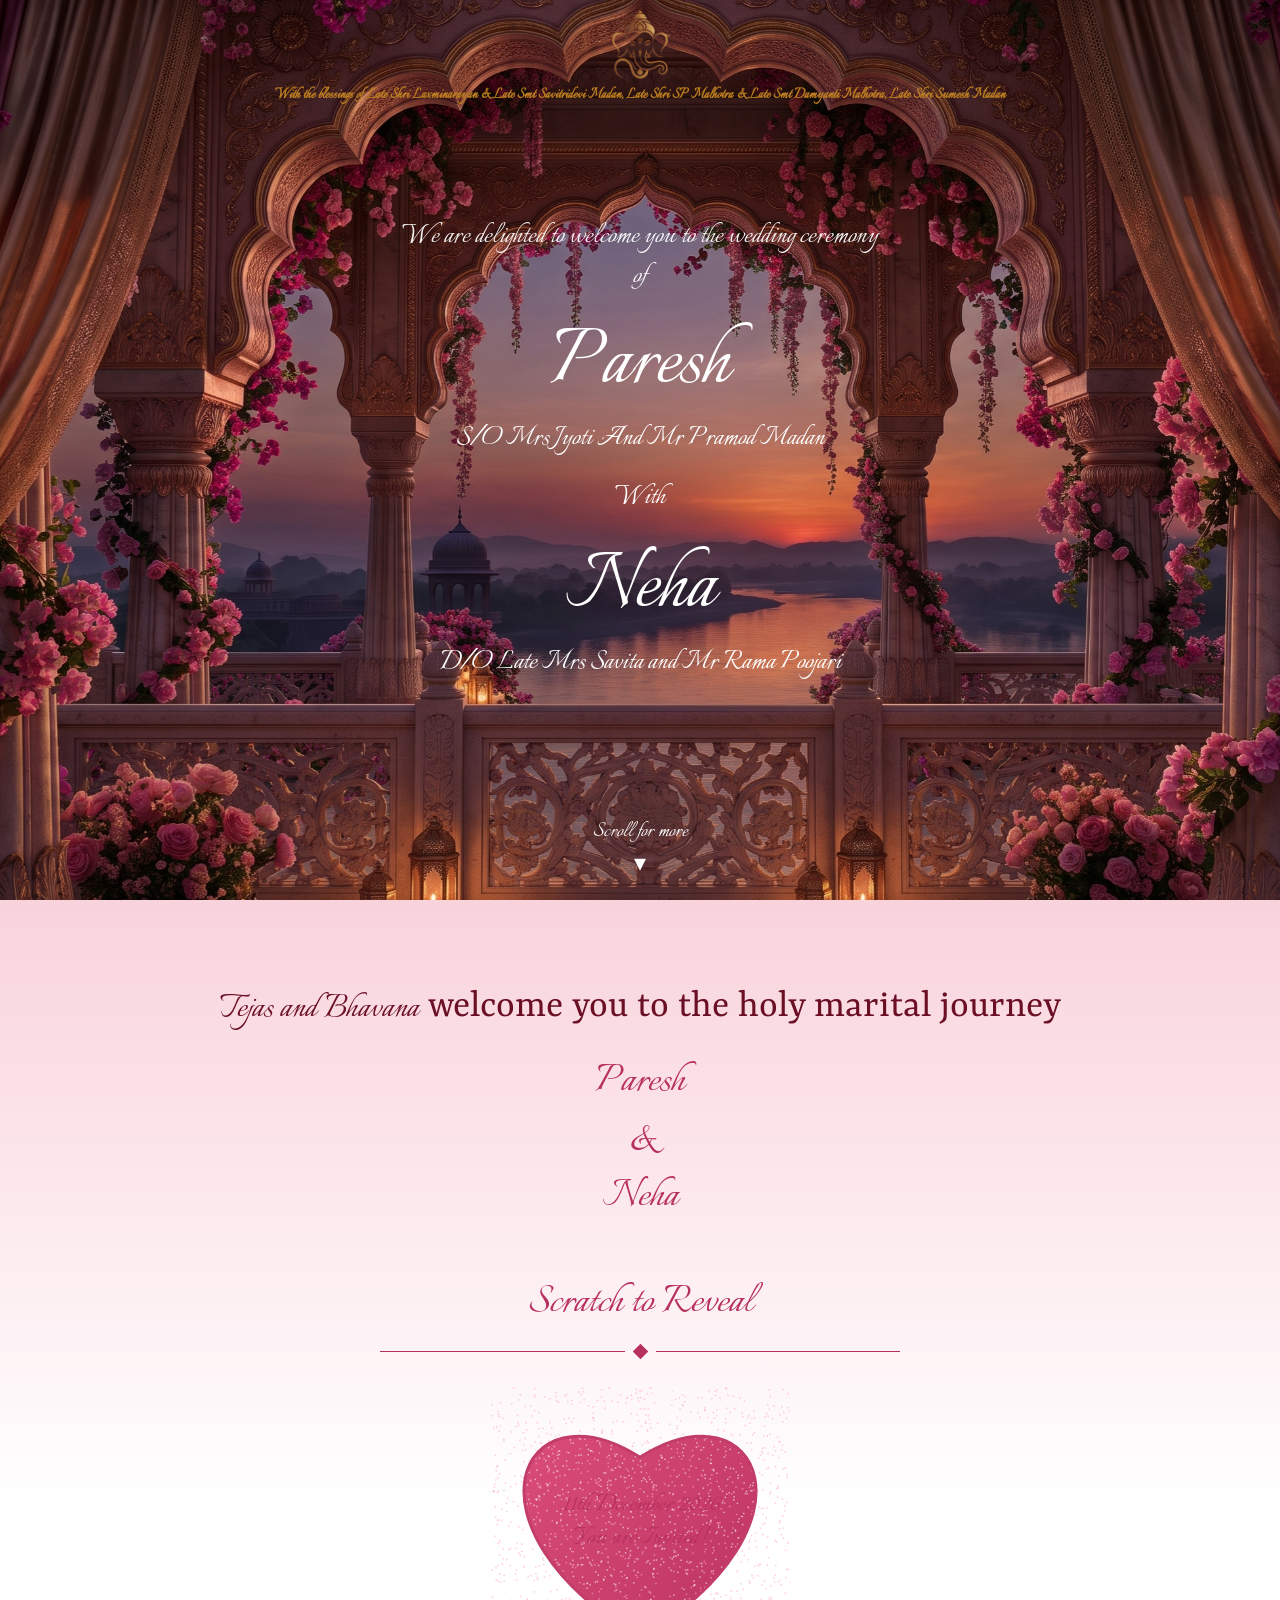
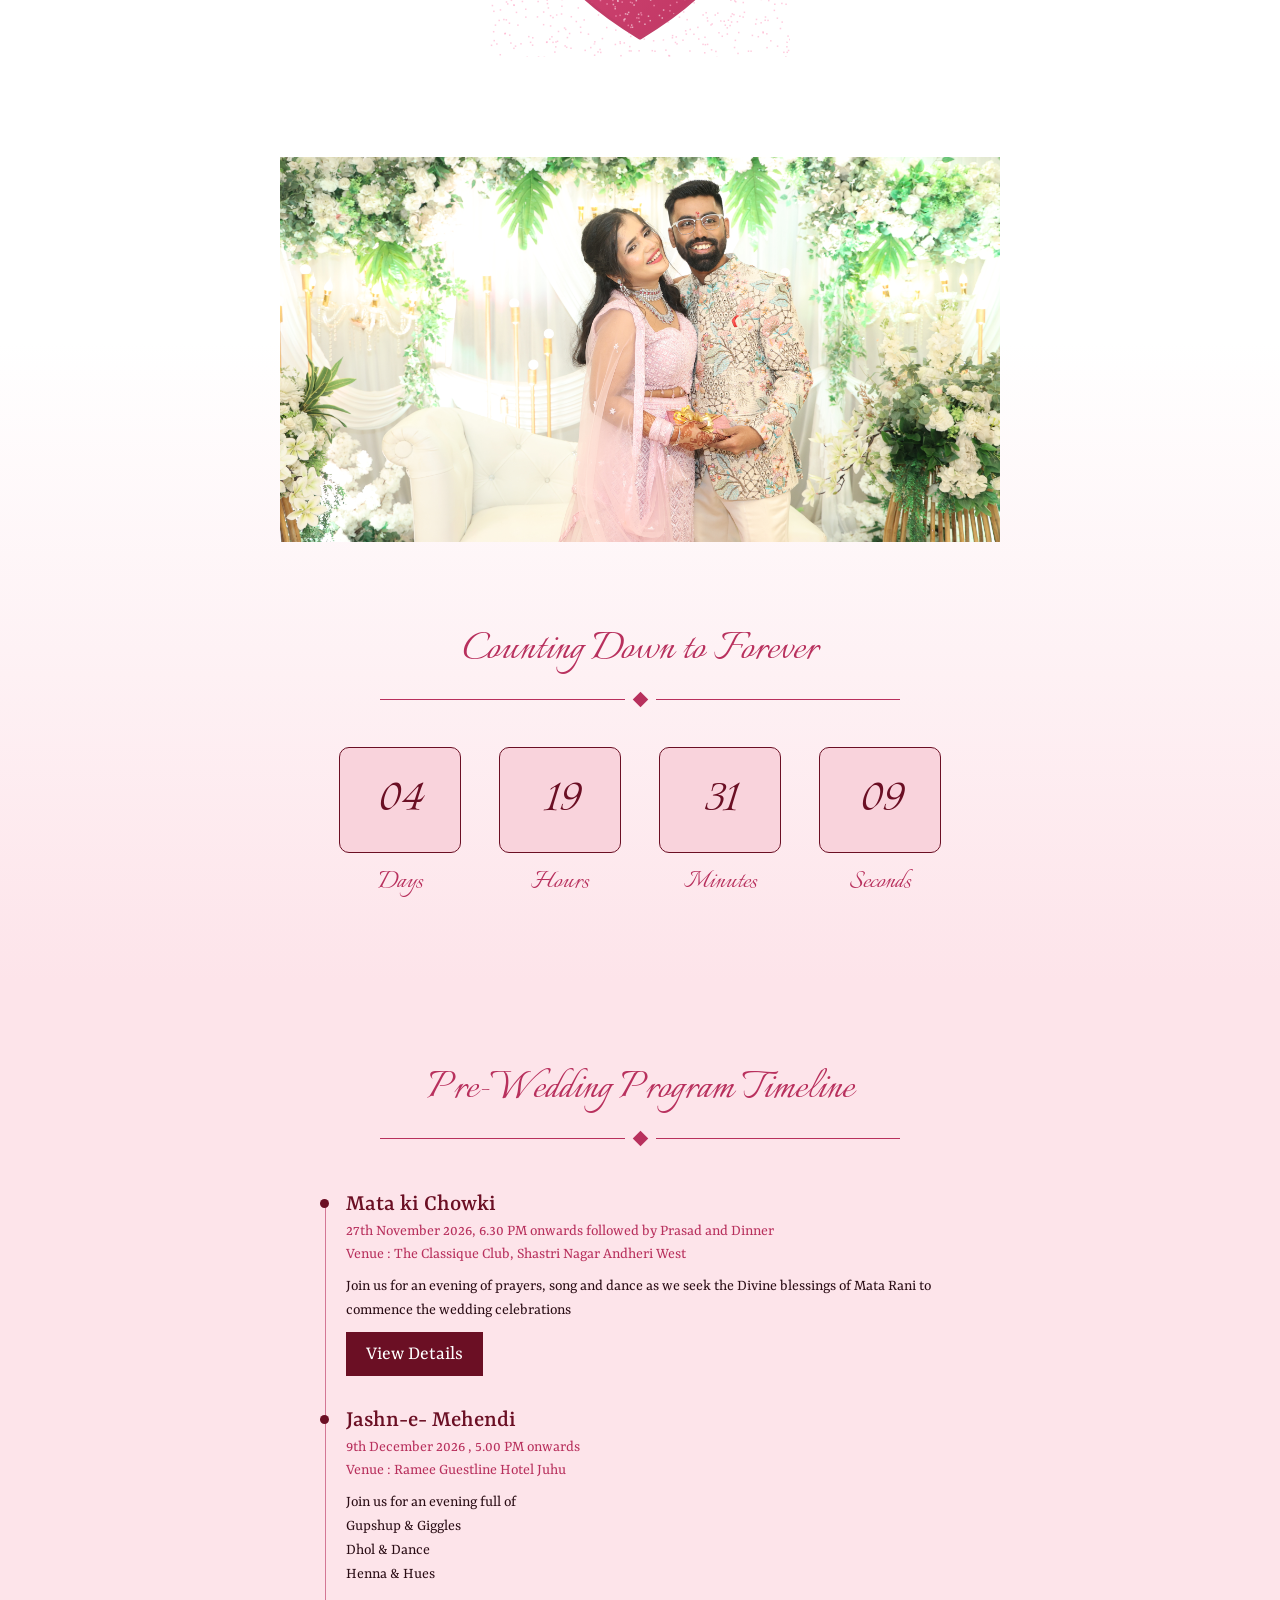
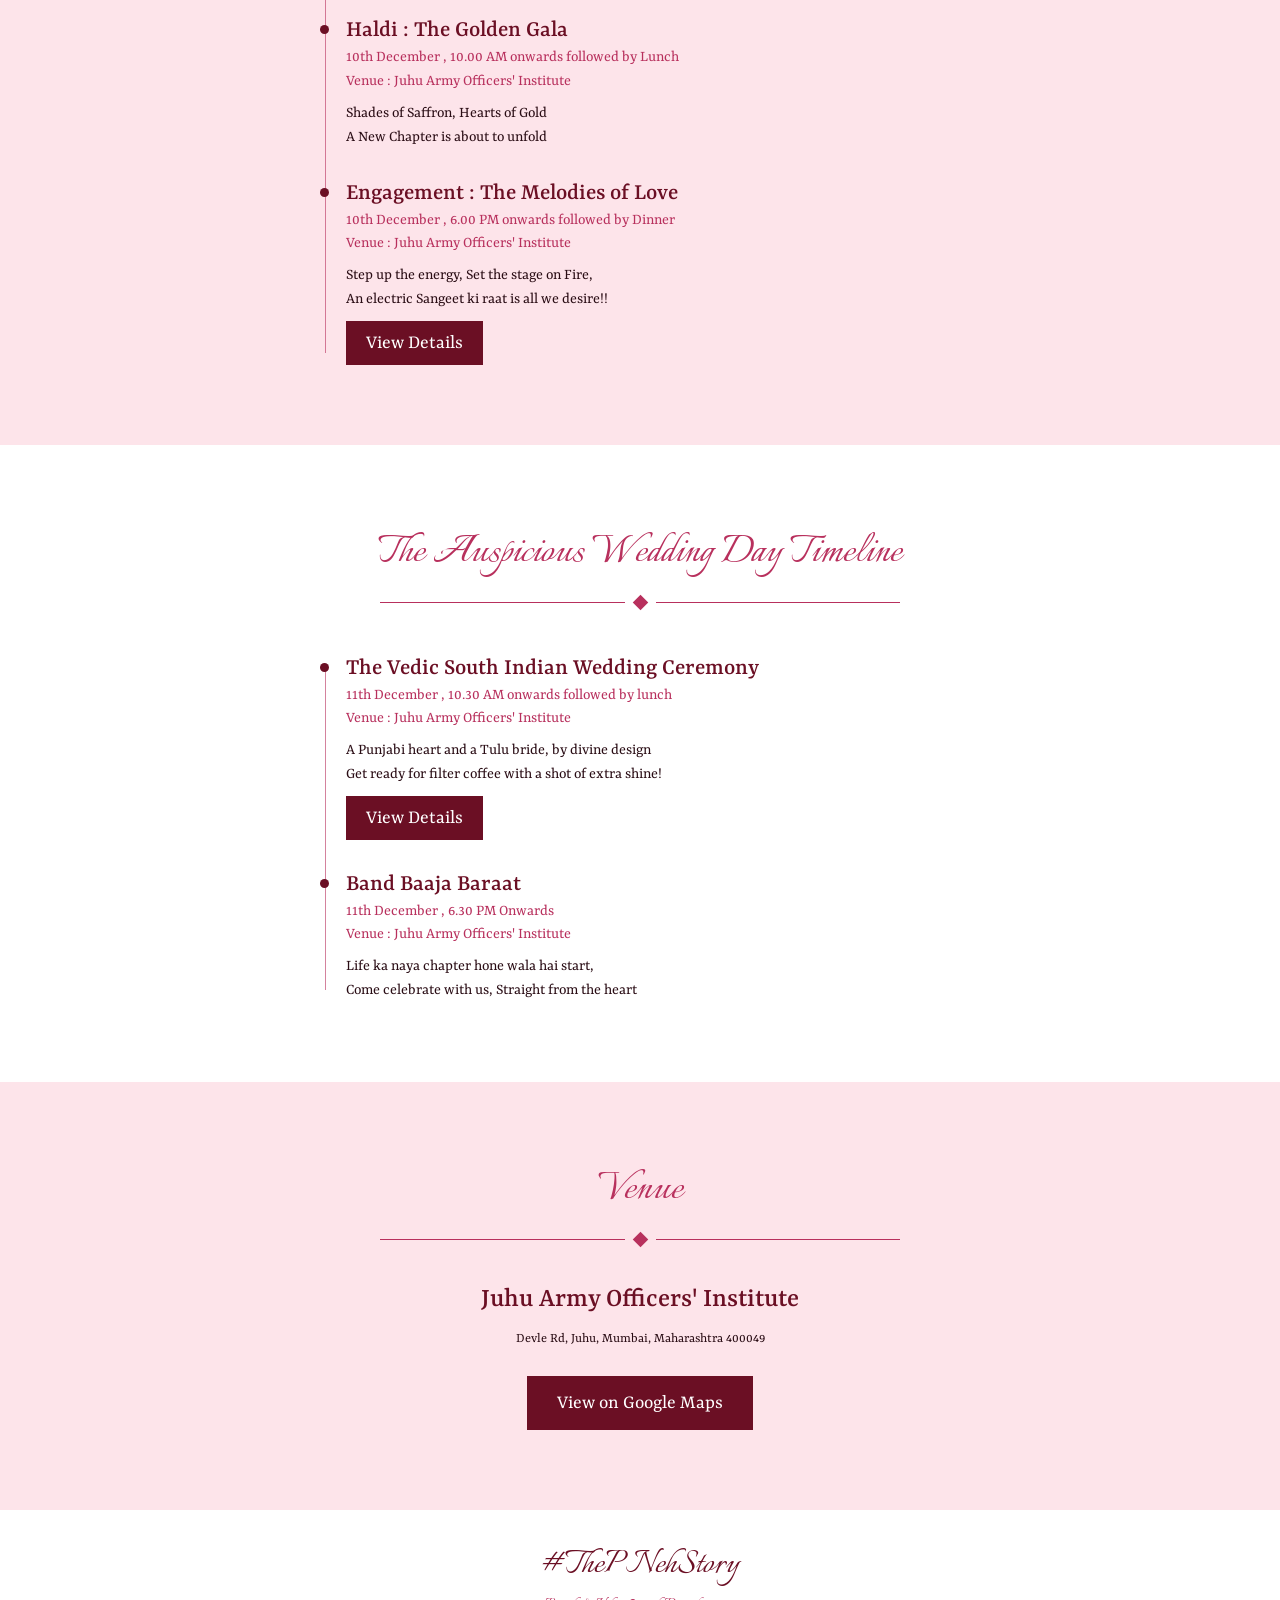
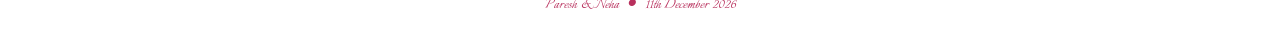
==== commit 1cc2520a: "More edits" ====
--- a/index.html
+++ b/index.html
@@ -52,7 +52,7 @@
       </div>
     </div>
 
-    <div class="placeholder" aria-hidden="true"></div>
+    <div class="placeholder" aria-hidden="true"></div> 
 
     <h2 class="title">Counting Down to Forever</h2>
     <div class="divider"><i></i></div>
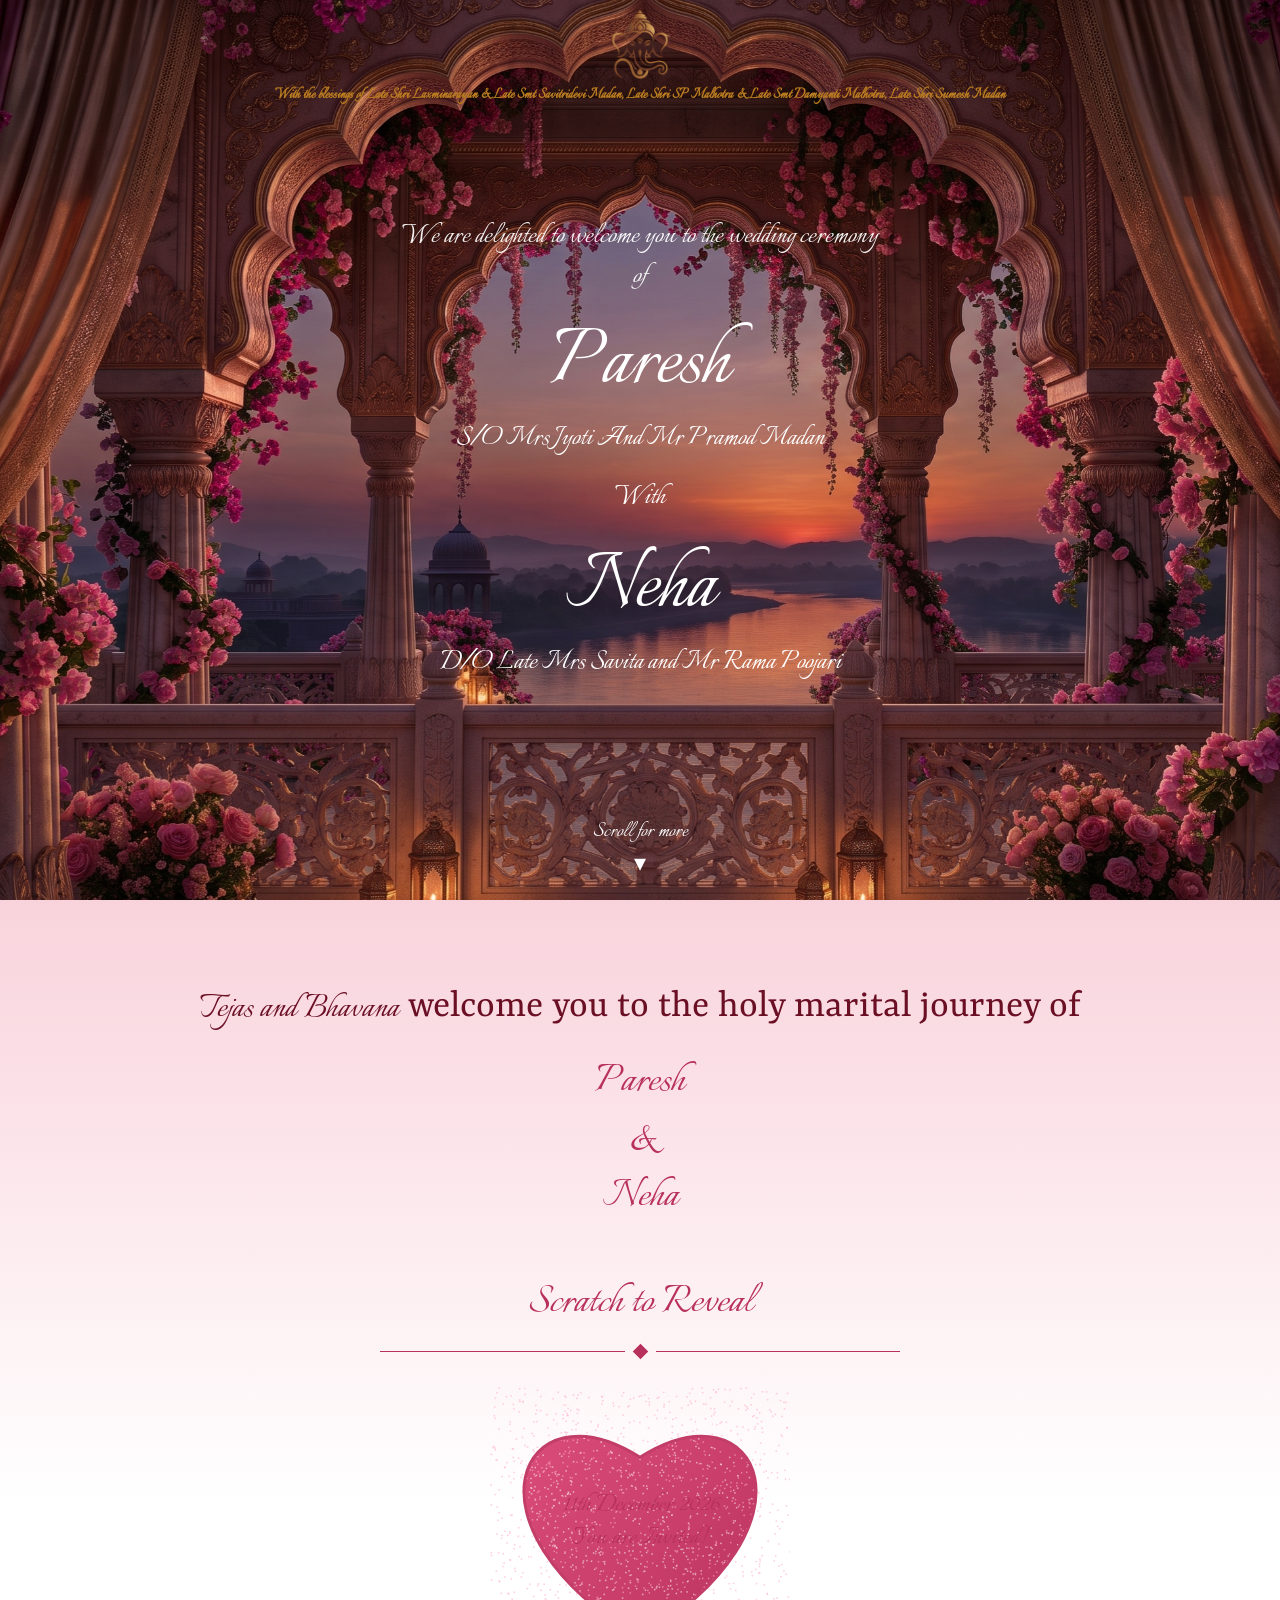
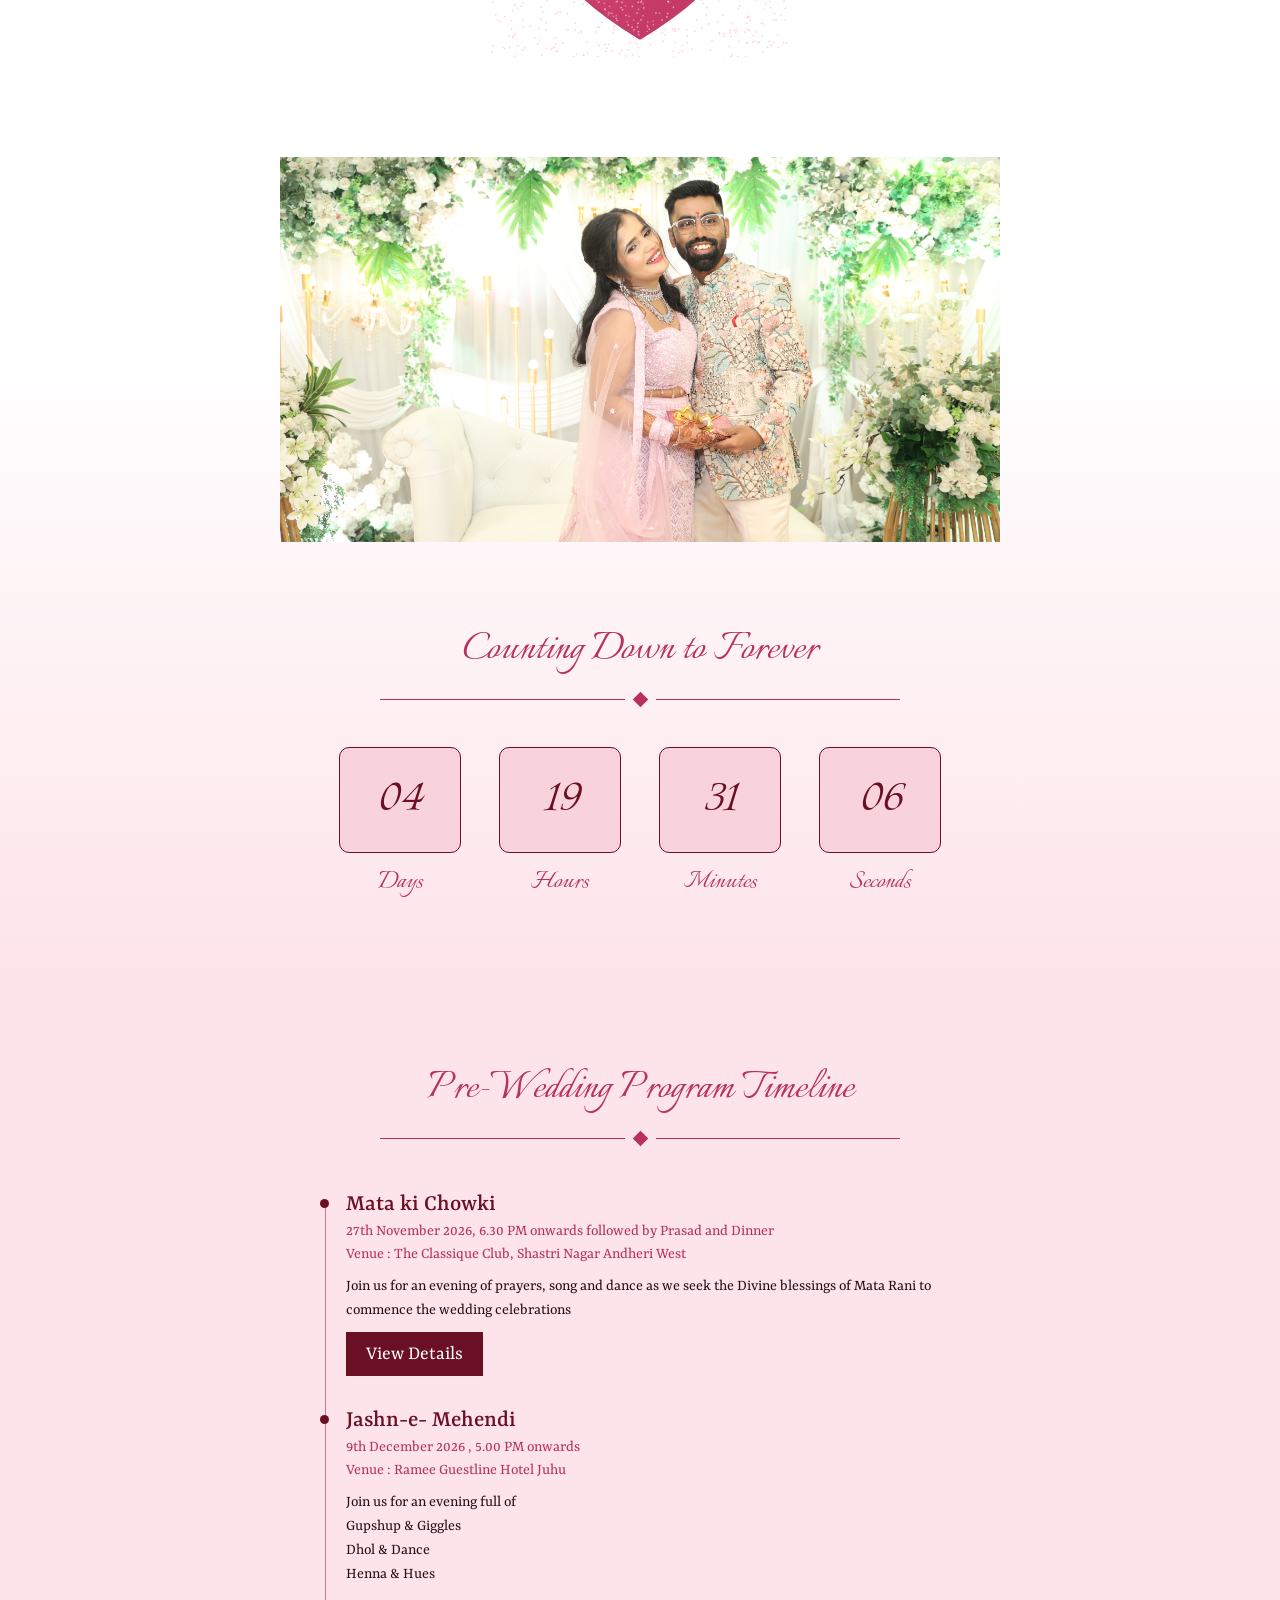
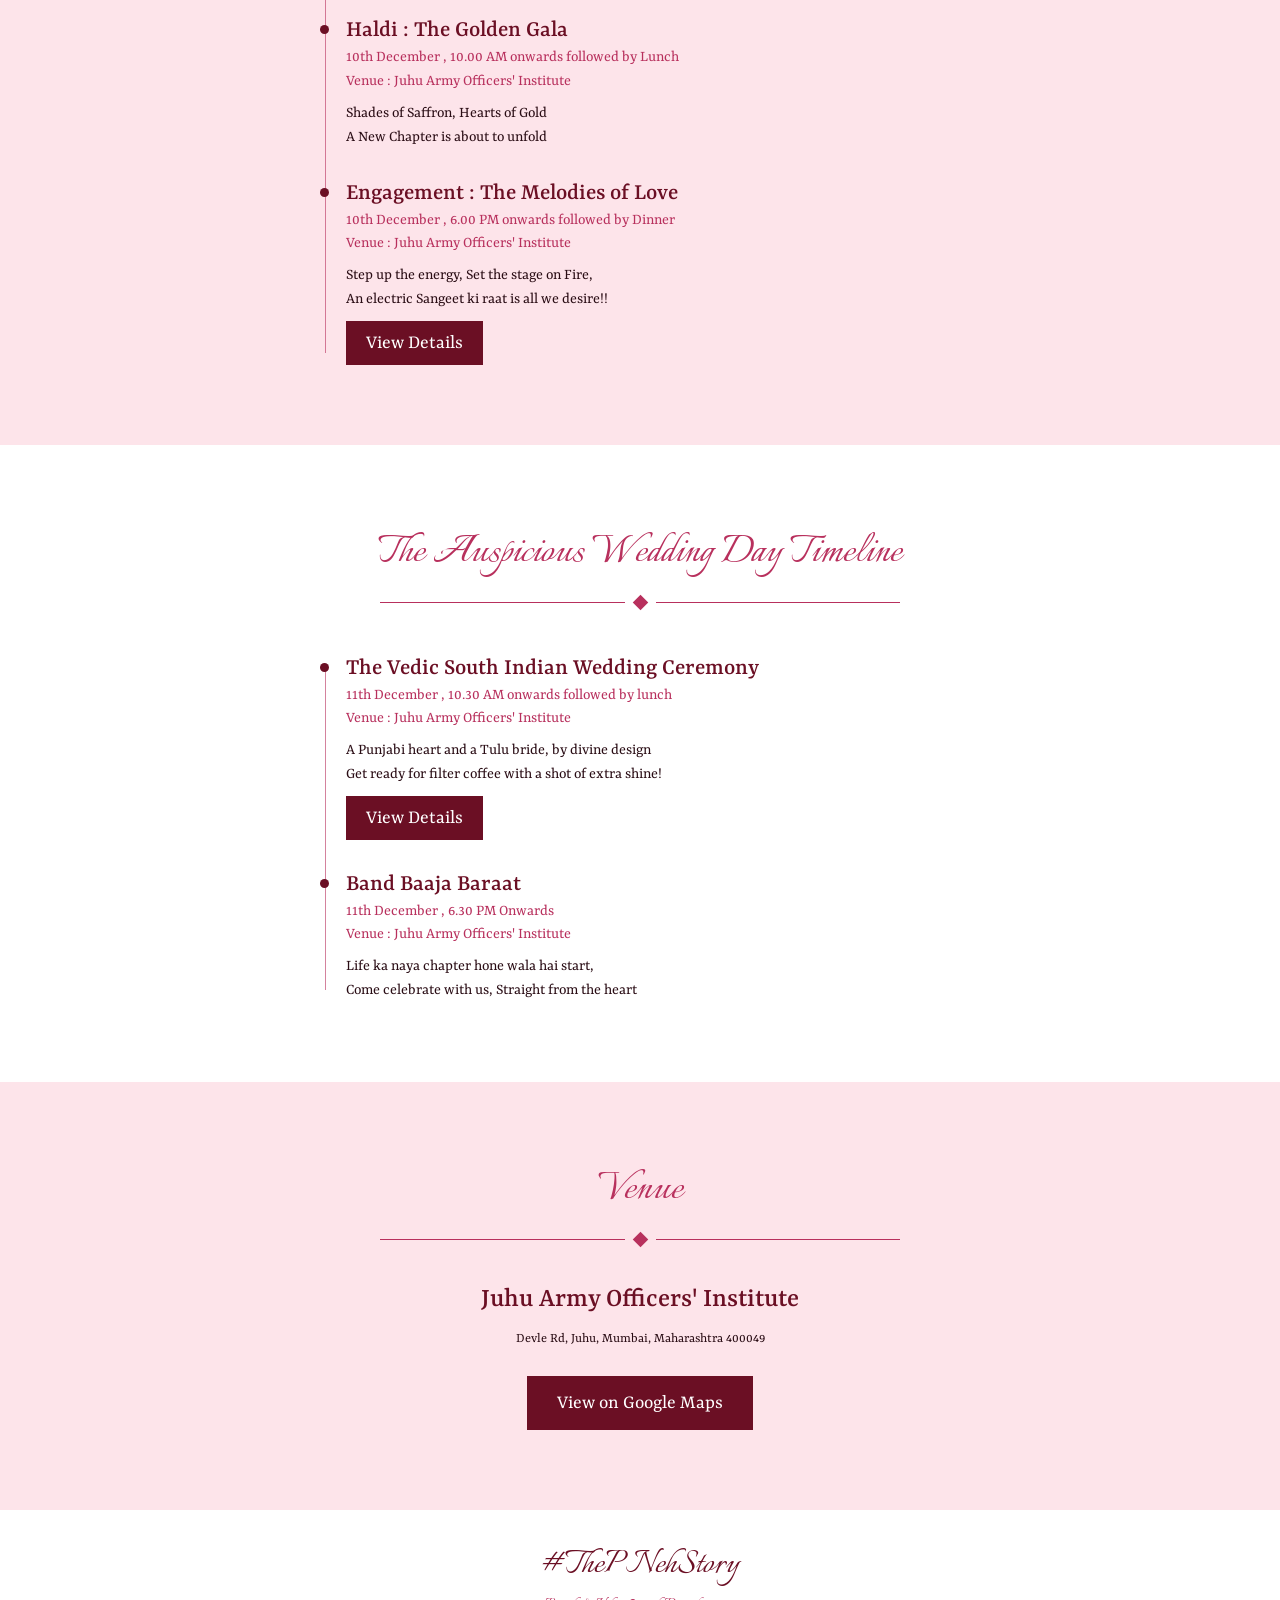
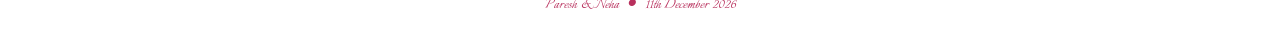
==== commit c94550fa: "More edits" ====
--- a/index.html
+++ b/index.html
@@ -32,7 +32,7 @@
 
 <main>
   <section class="top">
-    <p class="mb-3"><span class="welcome">Tejas and Bhavana</span> welcome you to the holy marital journey</p>
+    <p class="mb-3"><span class="welcome">Tejas and Bhavana</span> welcome you to the holy marital journey of</p>
     <h2 class="title">Paresh</h2>
     <h2 class="title">&</h2>
     <h2 class="title mb-5">Neha</h2>
--- a/styles.css
+++ b/styles.css
@@ -128,55 +128,121 @@
 footer p{font-family:var(--script);font-size:17px;color:var(--rose);margin-top:4px}
 
 .mata .top{
+   background: #911b1b;
+}
+.mata .top h1, .mata .top h4, .mata .top p{
+  color: #D4AA88;
+  font-family:var(--script);
+}
+.mata .top h1{
+  font-size: 34px;
+  font-weight: 100;
+}
+.mata .top .divider i, .mata .top .divider::before, .mata .top .divider::after{
+  background-color: #D4AA88;
+  margin: 10px
+}
+.mata .top .divider{
+  margin: 14px auto;
+}
+.mata .top p.subheading{
+  font-size: 26px;
+  margin-bottom: 20px;
+}
+.mata .top h4{
+  font-size: 22px;
+  font-weight: 500;
+  margin-bottom: 10px;
+}
+.mata .top p{
+  font-size: 22px;
+  margin-top: 10px;
+  margin-bottom: 10px;
+}
+.mata .top .btn{
+  background-color: #D4AA88;
+    border-radius: 5px;
+    color: #911b1b;
+    font-family: var(--script);
+    font-size: 24px;
+}
+.engage .top{
+   background: #09165d;
+}
+.engage .top h1, .engage .top h4, .engage .top p{
+  color: #D4AA88;
+  font-family:var(--script);
+}
+.engage .top h1{
+  font-size: 34px;
+  font-weight: 100;
+}
+.engage .top .divider i, .engage .top .divider::before, .engage .top .divider::after{
+  background-color: #D4AA88;
+  margin: 10px
+}
+.engage .top .divider{
+  margin: 14px auto;
+}
+.engage .top p.subheading{
+  font-size: 26px;
+  margin-bottom: 20px;
+}
+.engage .top h4{
+  font-size: 22px;
+  font-weight: 500;
+  margin-bottom: 10px;
+}
+.engage .top p{
+  font-size: 22px;
+  margin-top: 10px;
+  margin-bottom: 10px;
+}
+.engage .top .btn{
+  background-color: #D4AA88;
+    border-radius: 5px;
+    color: #09165d;
+    font-family: var(--script);
+    font-size: 24px;
+}
+.wedding .top{
   background: #fff;
 }
-.mata .top h1, .mata .top h4, .mata .top p{
-  color: #AE4D2C;
-}
-.mata .top h4{
-  font-size: 20px;
+.wedding .top h1, .wedding .top h4, .wedding .top p{
+  color: #bb8050;
+  font-family:var(--script);
+}
+.wedding .top h1{
+  font-size: 34px;
+  font-weight: 100;
+}
+.wedding .top .divider i, .wedding .top .divider::before, .wedding .top .divider::after{
+  background-color: #bb8050;
+  margin: 10px
+}
+.wedding .top .divider{
+  margin: 14px auto;
+}
+.wedding .top p.subheading{
+  font-size: 26px;
+  margin-bottom: 20px;
+}
+.wedding .top h4{
+  font-size: 22px;
   font-weight: 500;
-}
-.mata .top p{
-  font-size: 20px;
+  margin-bottom: 10px;
+}
+.wedding .top p{
+  font-size: 22px;
   margin-top: 10px;
-}
-.mata .top .btn{
-  background-color: #AE4D2C;
-}
-.engage .top{
-   background: #fff;
-}
-.engage .top h1, .engage .top h4, .engage .top p{
-  color: #09165d;
-}
-.engage .top h4{
-  font-size: 20px;
-  font-weight: 500;
-}
-.engage .top p{
-  font-size: 20px;
-  margin-top: 10px;
-}
-.engage .top .btn{
-  background-color: #09165d;
-}
-.wedding .top{
-   background: #fff;
-}
-.wedding .top h1, .wedding .top h4, .wedding .top p{
-  color: #B87B21;
-}
-.wedding .top h4{
-  font-size: 20px;
-  font-weight: 500;
-}
-.wedding .top p{
-  font-size: 20px;
-  margin-top: 10px;
+  margin-bottom: 10px;
 }
 .wedding .top .btn{
-  background-color: #B87B21;
+  background-color: #D4AA88;
+    border-radius: 5px;
+    color: #fff;
+    font-family: var(--script);
+    font-size: 24px;
 }
 /* ---------- Responsive ---------- */
 @media (min-width:900px){
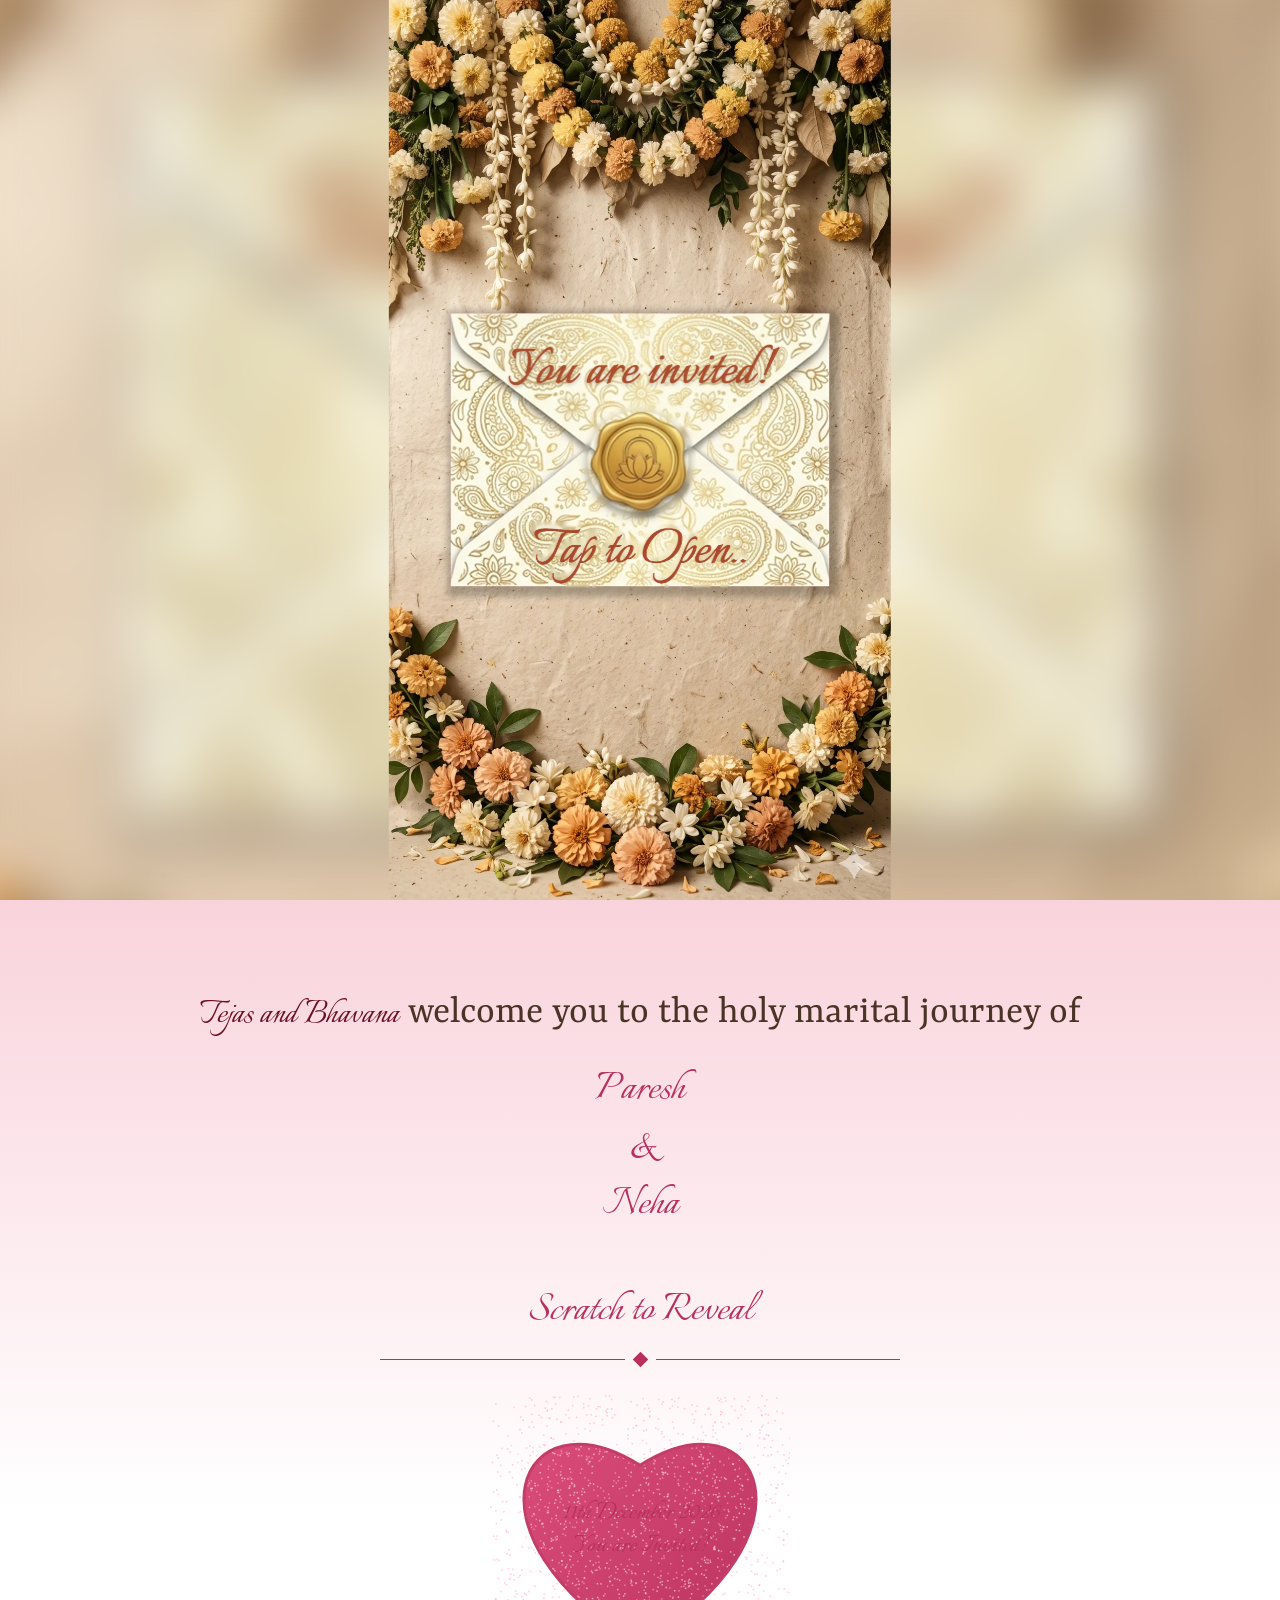
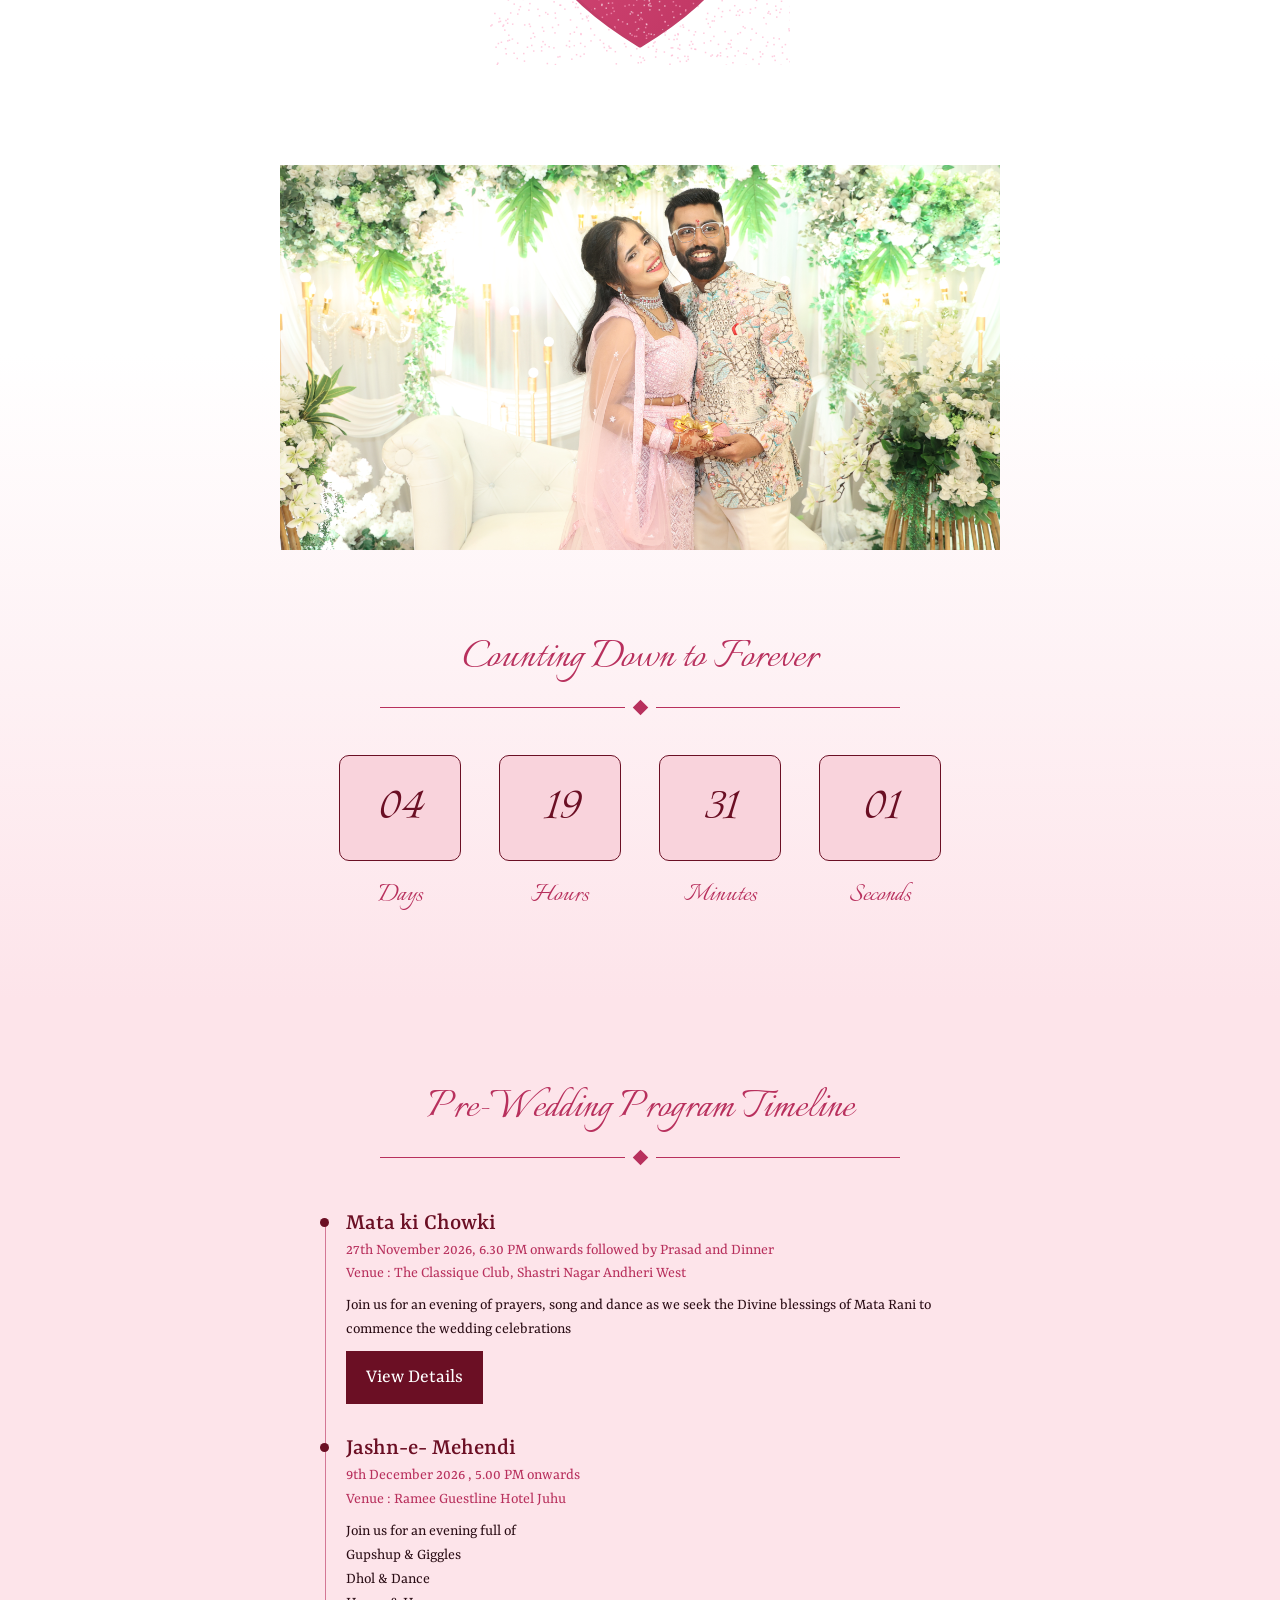
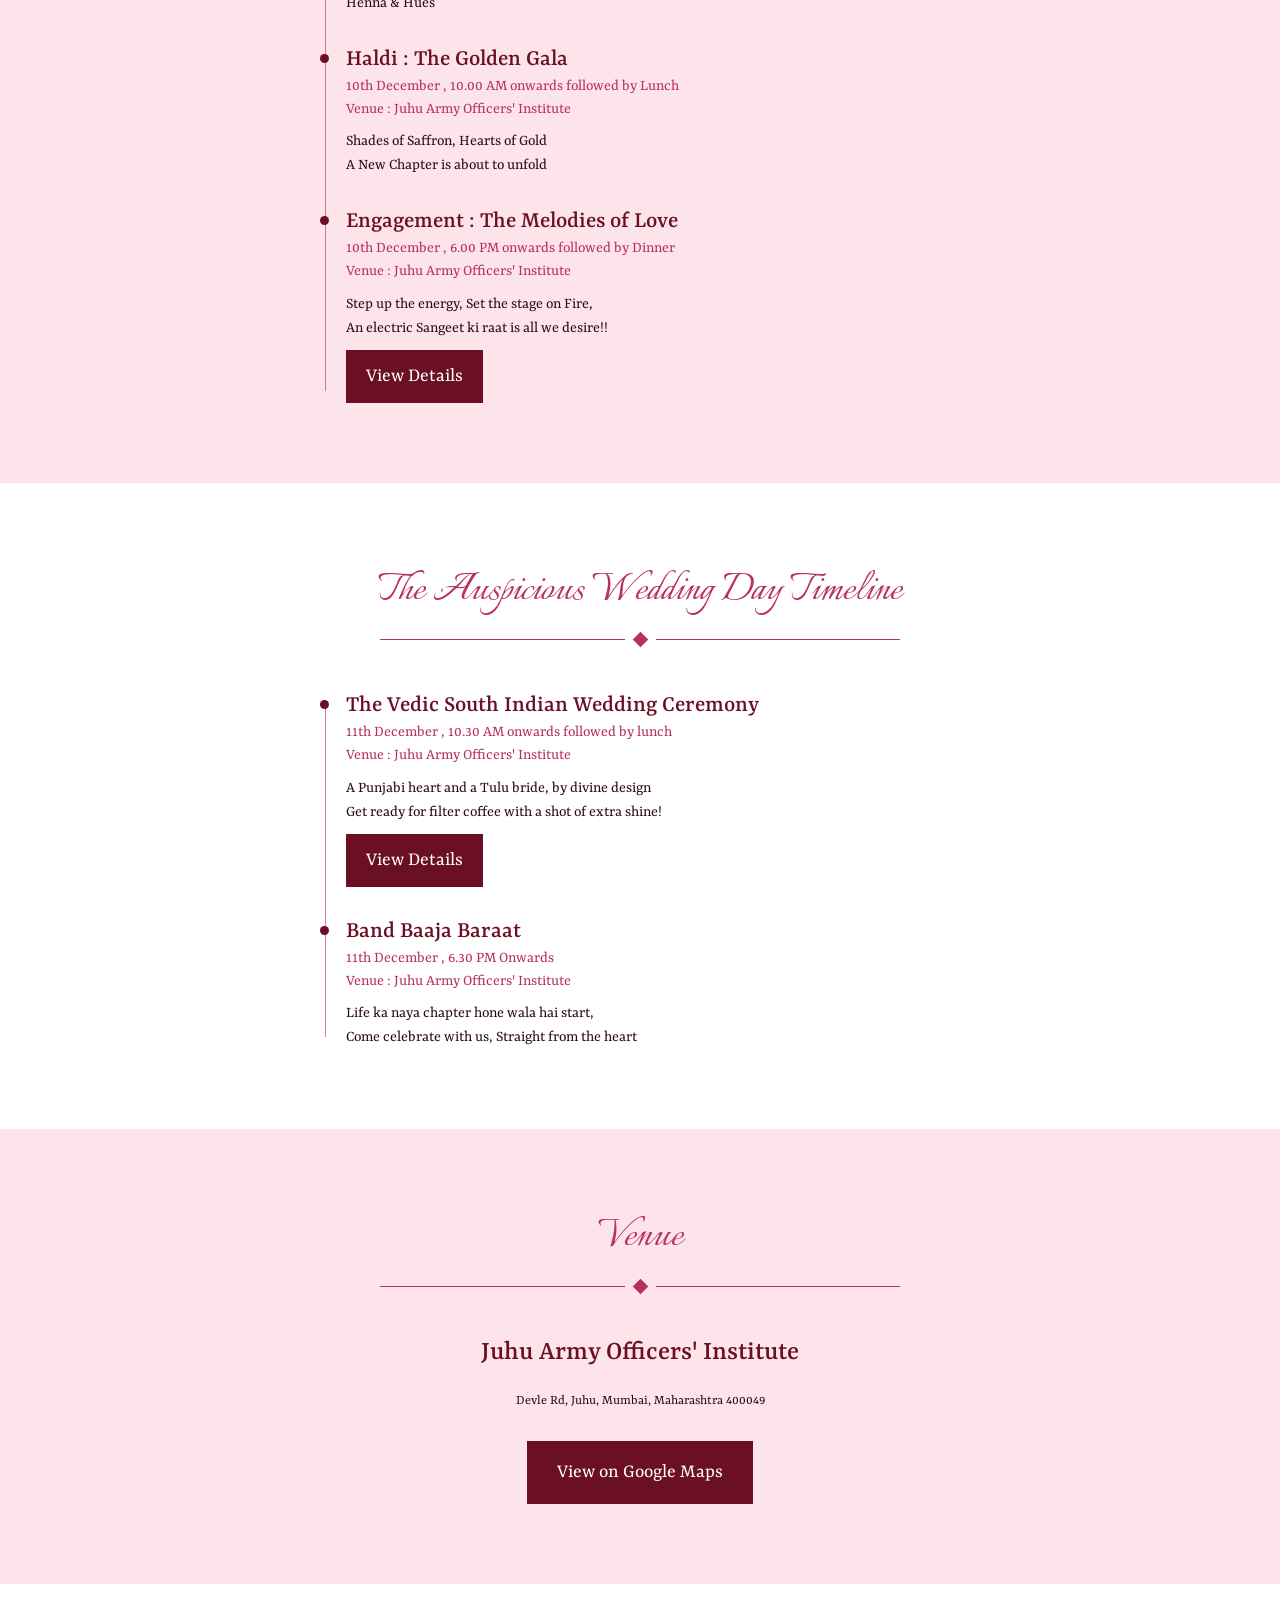
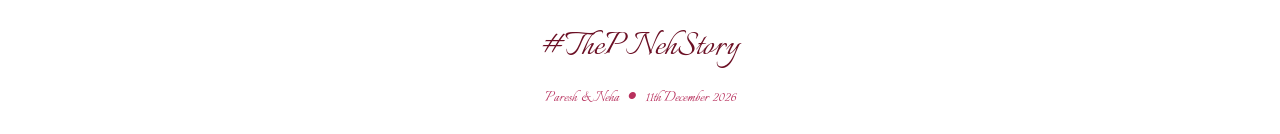
==== commit 2bee80b4: "Envelope added" ====
--- a/index.html
+++ b/index.html
@@ -9,8 +9,22 @@
 <link href="https://fonts.googleapis.com/css2?family=Italianno&family=Rasa:wght@400;500&display=swap" rel="stylesheet">
 <link rel="stylesheet" href="styles.css">
 </head>
-<body>
-<section class="top-header">
+<body class="locked">
+
+  <div id="stage" class="stage">
+  <div class="frame">
+    <button class="env" id="env">
+      <div class="inside"></div>
+      <div class="card"><b>Paresh &amp; Neha</b><i>are getting married</i><u>11 · 12 · 2026</u></div>
+      <div class="pocket slice"></div>
+      <div class="flap"><div class="slice"></div><div class="bk"></div></div>
+      <div class="seal"></div>
+      <div class="tap"></div>
+    </button>
+  </div>
+</div>
+
+<section id="site" class="top-header">
   <img src="./Ganesh.png">
   <p class="hero-sub">With the blessings of Late Shri Laxminarayan & Late Smt Savitridevi Madan, 
         Late Shri SP Malhotra & Late Smt Damyanti Malhotra, Late Shri Sumesh Madan</p>
@@ -163,6 +177,19 @@
 ['pointerup','pointercancel','pointerleave'].forEach(ev =>
   wrap.addEventListener(ev, () => down = false)
 );
+
+(function(){
+  var stage=document.getElementById('stage'),env=document.getElementById('env'),site=document.getElementById('site'),done=false;
+  function open(){
+    if(done)return;done=true;env.classList.add('open');
+    setTimeout(function(){env.classList.add('flipped')},750);
+    setTimeout(function(){
+      stage.classList.add('gone');site.classList.add('show');site.removeAttribute('aria-hidden');
+      document.body.classList.remove('locked');window.scrollTo(0,0);
+    },2800);
+  }
+  stage.addEventListener('click',open);
+})();
 </script>
 </body>
 </html>
--- a/styles.css
+++ b/styles.css
@@ -123,9 +123,9 @@
 .btn-sm{margin-top: 10px; padding: 10px 20px;}
 .transport{background:#fff;text-align:center;padding-bottom:clamp(60px,10vw,100px)}
 .transport p{max-width:560px;margin:clamp(30px,5vw,44px) auto 0;font-size:clamp(15px,2.6vw,18px);line-height:1.5;color:#2a0d15}
-footer{text-align:center;padding:30px 6% 22px}
+footer{text-align:center;padding:30px 6% 22px; background-color: #fff;}
 footer h2{font-family:var(--script);font-weight:400;font-size:clamp(32px,5.2vw,40px);color:var(--maroon)}
-footer p{font-family:var(--script);font-size:17px;color:var(--rose);margin-top:4px}
+footer p{font-family:var(--script);font-size:17px;color:var(--rose);margin-top:4px;}
 
 .mata .top{
    background: #911b1b;
@@ -256,3 +256,49 @@
   .timeline li::before{left:-22px}
 }
 @media (prefers-reduced-motion:reduce){.hero-bg{animation:none}}
+
+
+:root{--img:url([data-uri]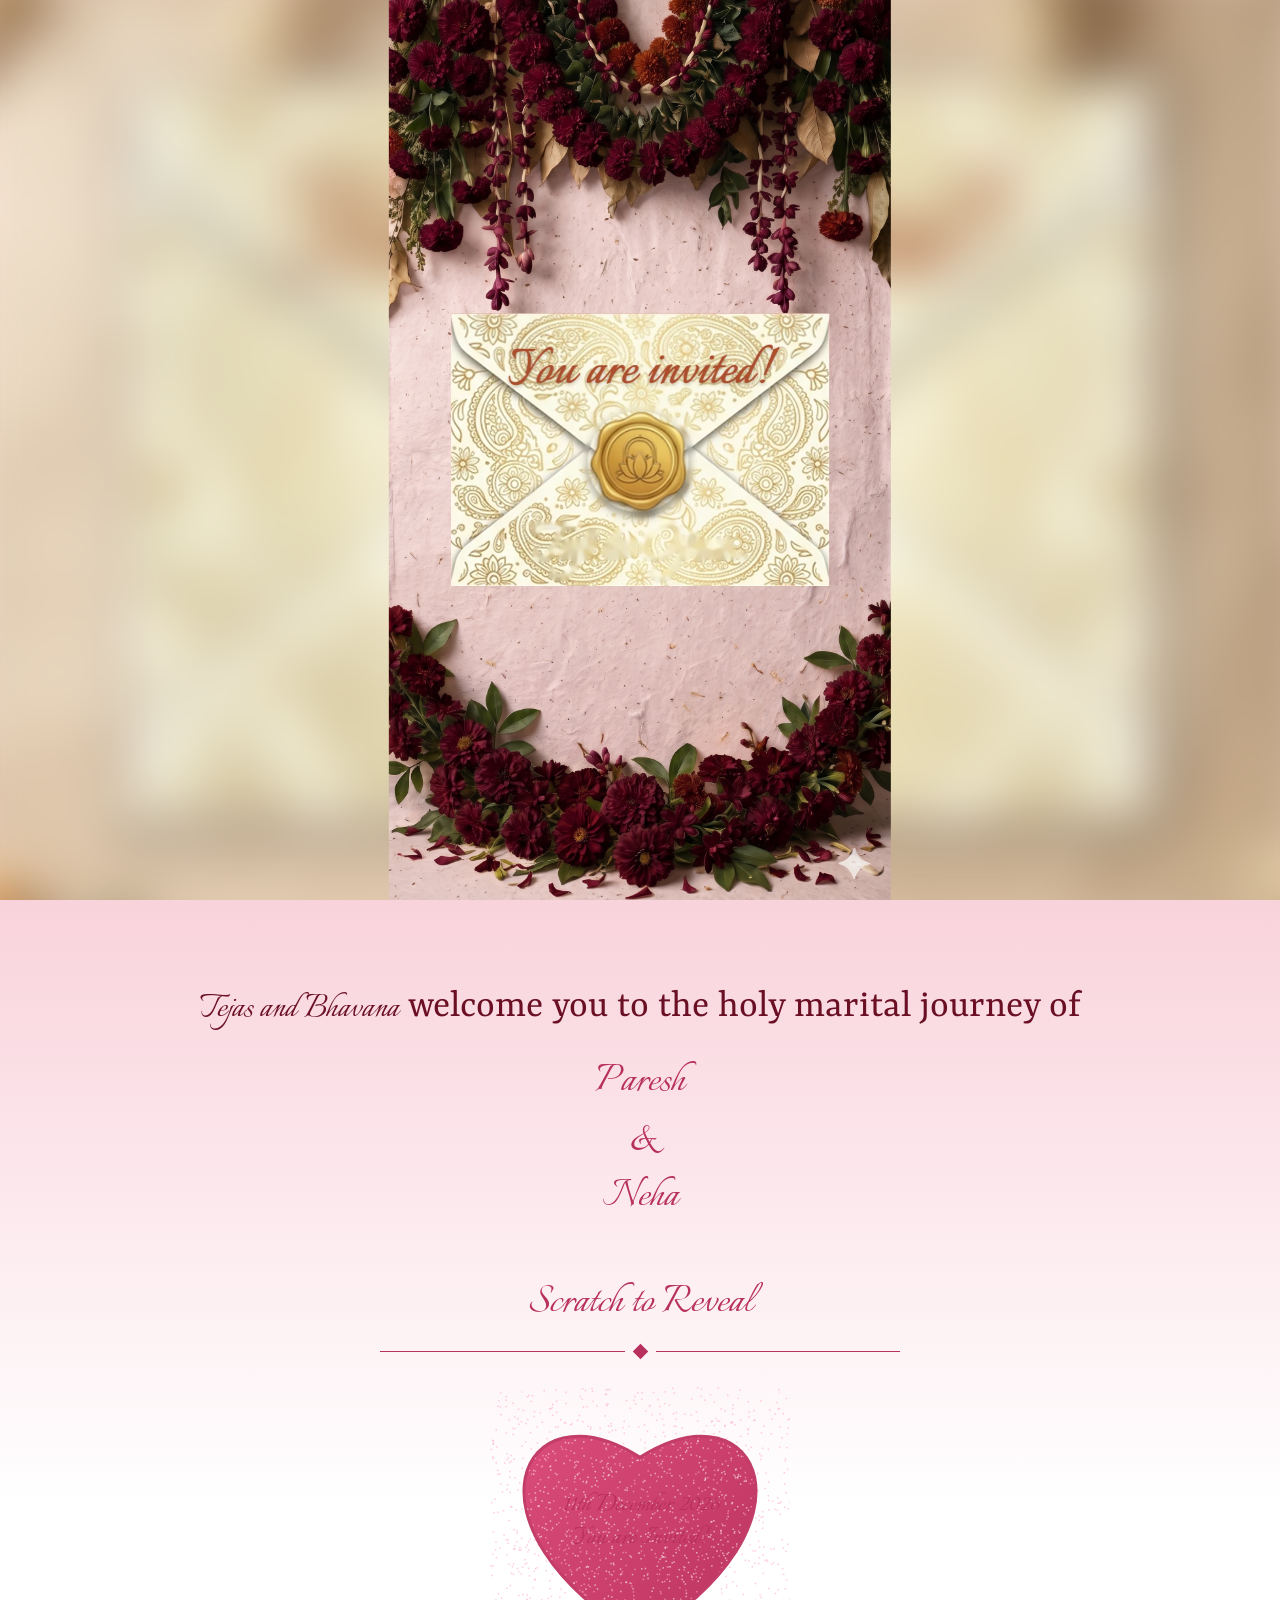
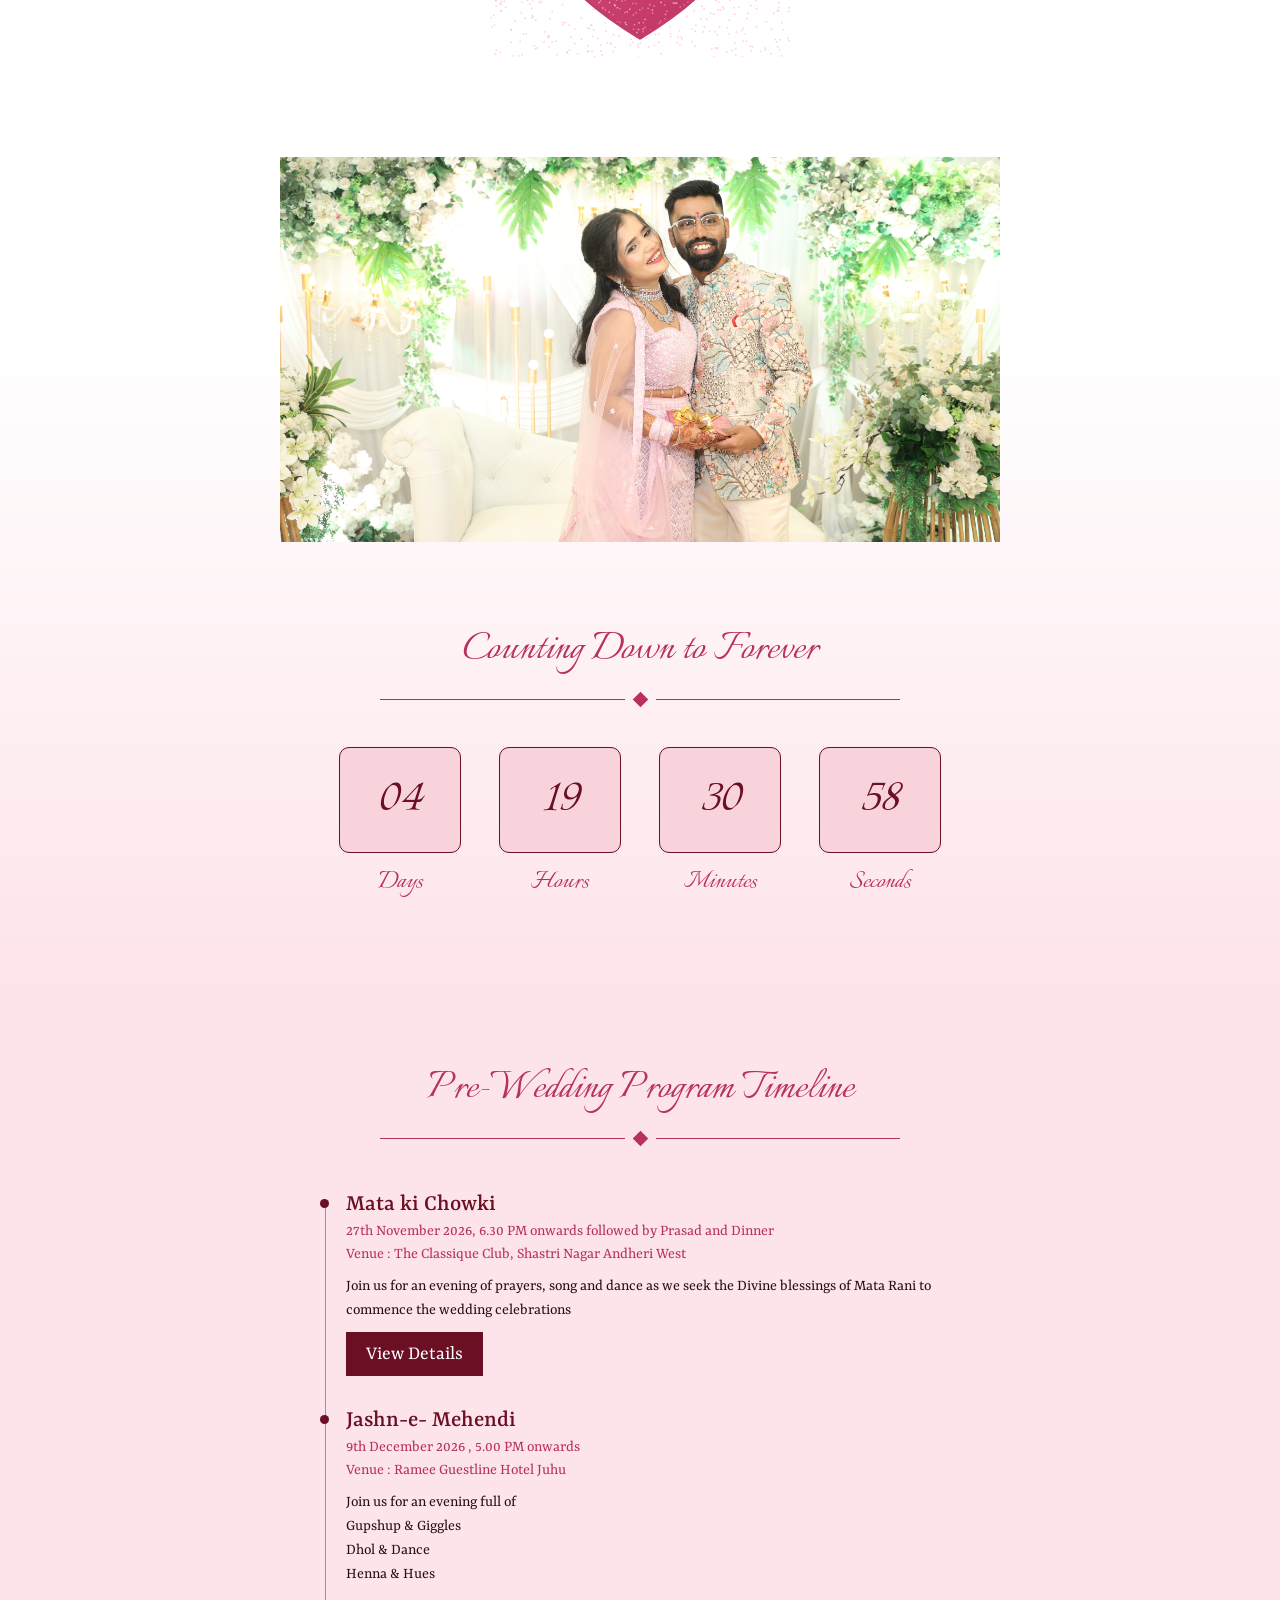
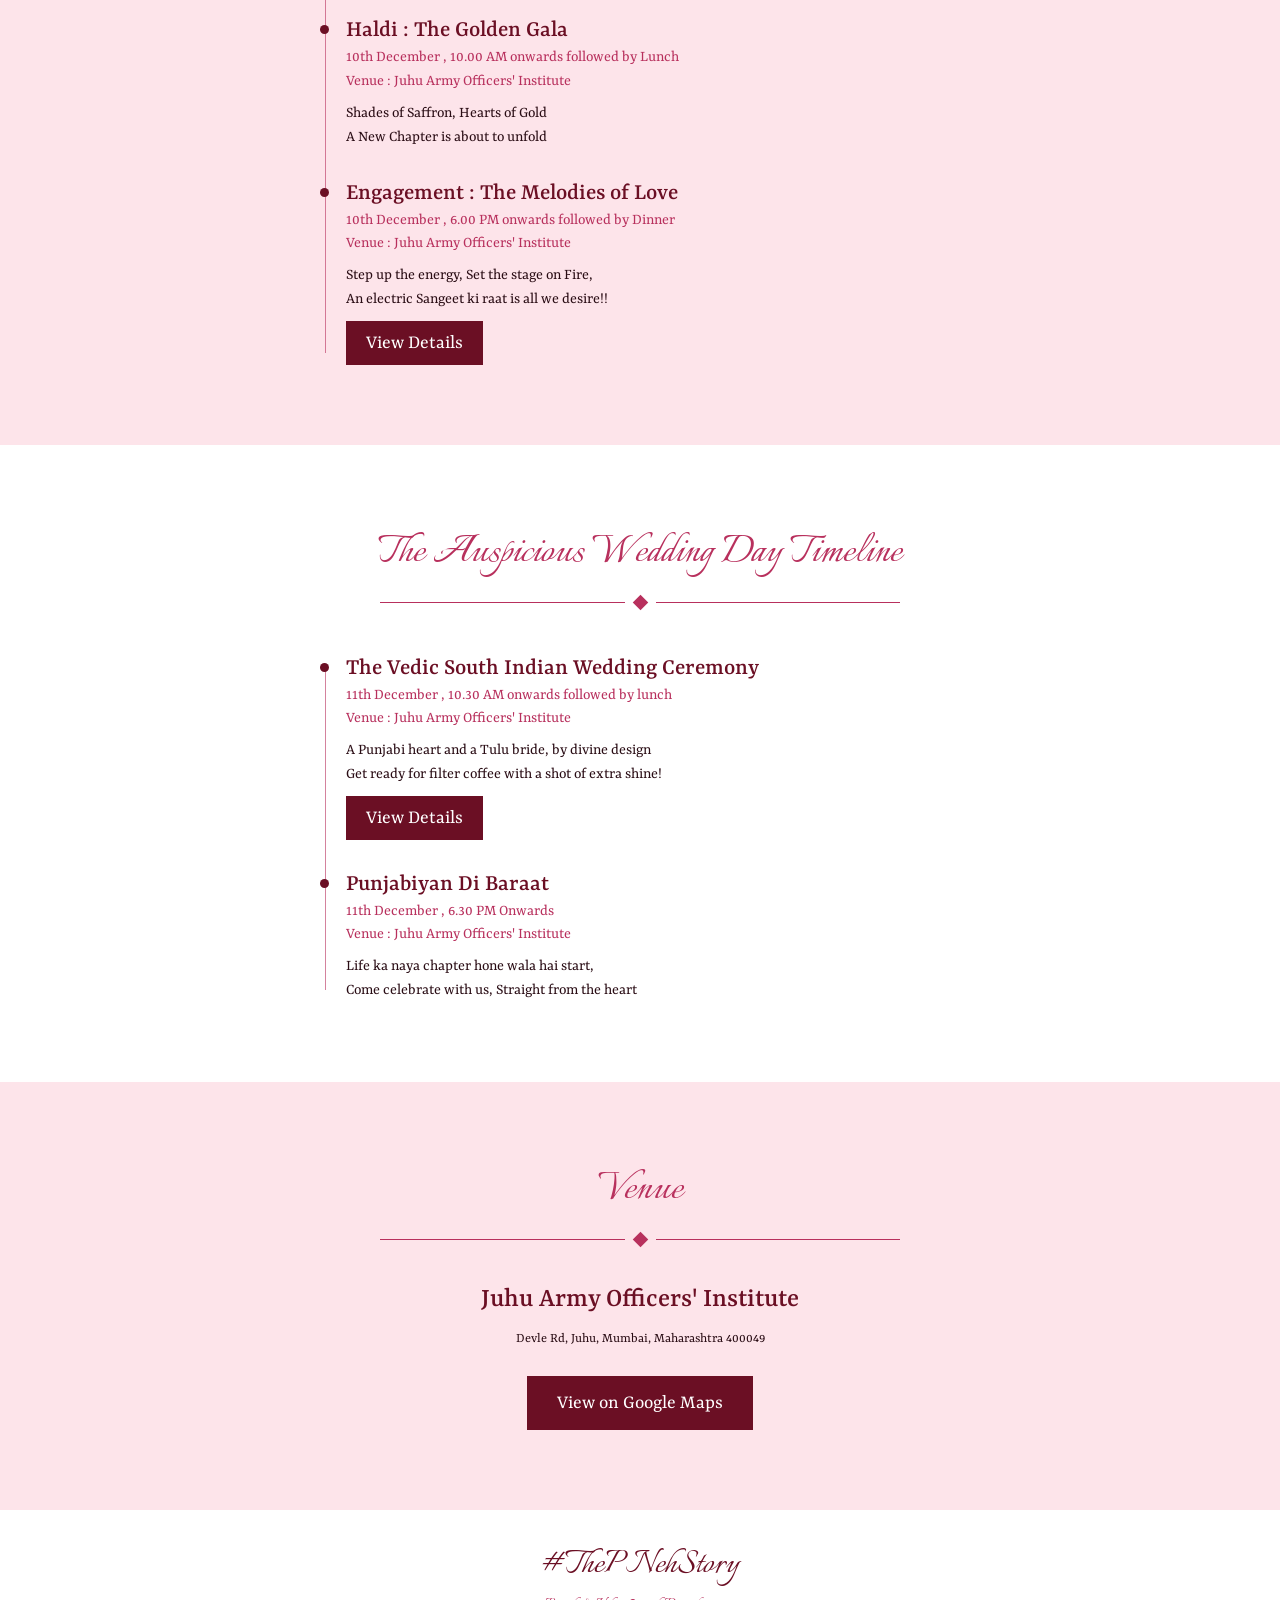
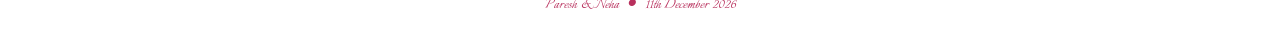
==== commit 99130bdd: "edits done" ====
--- a/index.html
+++ b/index.html
@@ -15,7 +15,7 @@
   <div class="frame">
     <button class="env" id="env">
       <div class="inside"></div>
-      <div class="card"><b>Paresh &amp; Neha</b><i>are getting married</i><u>11 · 12 · 2026</u></div>
+      <div class="card"><b>Paresh &amp; Neha</b><i>are getting married</i></div>
       <div class="pocket slice"></div>
       <div class="flap"><div class="slice"></div><div class="bk"></div></div>
       <div class="seal"></div>
@@ -27,7 +27,7 @@
 <section id="site" class="top-header">
   <img src="./Ganesh.png">
   <p class="hero-sub">With the blessings of Late Shri Laxminarayan & Late Smt Savitridevi Madan, 
-        Late Shri SP Malhotra & Late Smt Damyanti Malhotra, Late Shri Sumesh Madan</p>
+        Late Shri SP Malhotra & Late Smt Damyanti Malhotra, <br/>Late Shri Sumesh Madan</p>
 </section>
 <header class="hero">
   <!-- Swap the gradient below for your photo: set --hero-image in styles.css -->
@@ -95,7 +95,7 @@
     <ul class="timeline">
       <li><h3>The Vedic South Indian Wedding Ceremony</h3><small>11th December , 10.30 AM onwards followed by lunch </small><small>Venue : Juhu Army Officers' Institute</small><p>A Punjabi heart and a Tulu bride, by divine design<br/>Get ready for filter coffee with a shot of extra shine!</p><a class="btn btn-sm" href="wedding.html">View Details</a></li>
       <!-- <li><h3>Sehra Bandhi</h3><small>9th December 2026, 6 pm</small><small>Venue : Juhu Army Officers Club</small><p>Lorem Ipsum is simply dummy text of the printing and typesetting industry. Lorem Ipsum has been the industry's standard dummy text ever since 1966.</p></li> -->
-      <li><h3>Band Baaja Baraat</h3><small>11th December , 6.30 PM Onwards</small><small>Venue : Juhu Army Officers' Institute </small><p>Life ka naya chapter hone wala hai start,<br/>Come celebrate with us, Straight from the heart</p></li>
+      <li><h3>Punjabiyan Di Baraat</h3><small>11th December , 6.30 PM Onwards</small><small>Venue : Juhu Army Officers' Institute </small><p>Life ka naya chapter hone wala hai start,<br/>Come celebrate with us, Straight from the heart</p></li>
     </ul>
   </section>
 
--- a/styles.css
+++ b/styles.css
@@ -56,7 +56,7 @@
 .hero-content{position:relative;padding:0 6%;max-width:640px}
 .hero-top{font-family:var(--script);font-size:clamp(30px,3.6vw,32px);opacity:.95}
 .hero h1{font-family:var(--script);font-weight:400;font-size:clamp(52px,10.5vw,96px);line-height:1.1;margin-top:clamp(52px,3vw,68px) 0;}
-.hero-sub{font-family:var(--script);font-size:clamp(26px,3.6vw,32px);line-height:1.35}
+.hero-sub{font-family:var(--script);font-size:clamp(24px,3.6vw,32px);line-height:1.35}
 .scroll-hint{position:absolute;bottom:18px;left:50%;transform:translateX(-50%);font-family:var(--script);font-size:24px;display:flex;flex-direction:column;align-items:center;gap:2px}
 
 /* ---------- Shared ---------- */
@@ -128,10 +128,10 @@
 footer p{font-family:var(--script);font-size:17px;color:var(--rose);margin-top:4px;}
 
 .mata .top{
-   background: #911b1b;
+   background: #ffebdb;
 }
 .mata .top h1, .mata .top h4, .mata .top p{
-  color: #D4AA88;
+  color: #911b1b;
   font-family:var(--script);
 }
 .mata .top h1{
@@ -139,7 +139,7 @@
   font-weight: 100;
 }
 .mata .top .divider i, .mata .top .divider::before, .mata .top .divider::after{
-  background-color: #D4AA88;
+  background-color: #911b1b;
   margin: 10px
 }
 .mata .top .divider{
@@ -160,17 +160,17 @@
   margin-bottom: 10px;
 }
 .mata .top .btn{
-  background-color: #D4AA88;
+  background-color: #911b1b;
     border-radius: 5px;
-    color: #911b1b;
+    color: #ffebdb;
     font-family: var(--script);
     font-size: 24px;
 }
 .engage .top{
-   background: #09165d;
+   background: #ffebdb;
 }
 .engage .top h1, .engage .top h4, .engage .top p{
-  color: #D4AA88;
+  color: #09165d;
   font-family:var(--script);
 }
 .engage .top h1{
@@ -178,7 +178,7 @@
   font-weight: 100;
 }
 .engage .top .divider i, .engage .top .divider::before, .engage .top .divider::after{
-  background-color: #D4AA88;
+  background-color: #09165d;
   margin: 10px
 }
 .engage .top .divider{
@@ -199,9 +199,9 @@
   margin-bottom: 10px;
 }
 .engage .top .btn{
-  background-color: #D4AA88;
+  background-color: #09165d;
     border-radius: 5px;
-    color: #09165d;
+    color: #ffebdb;
     font-family: var(--script);
     font-size: 24px;
 }
@@ -258,14 +258,22 @@
 @media (prefers-reduced-motion:reduce){.hero-bg{animation:none}}
 
 
-:root{--img:url([data-uri]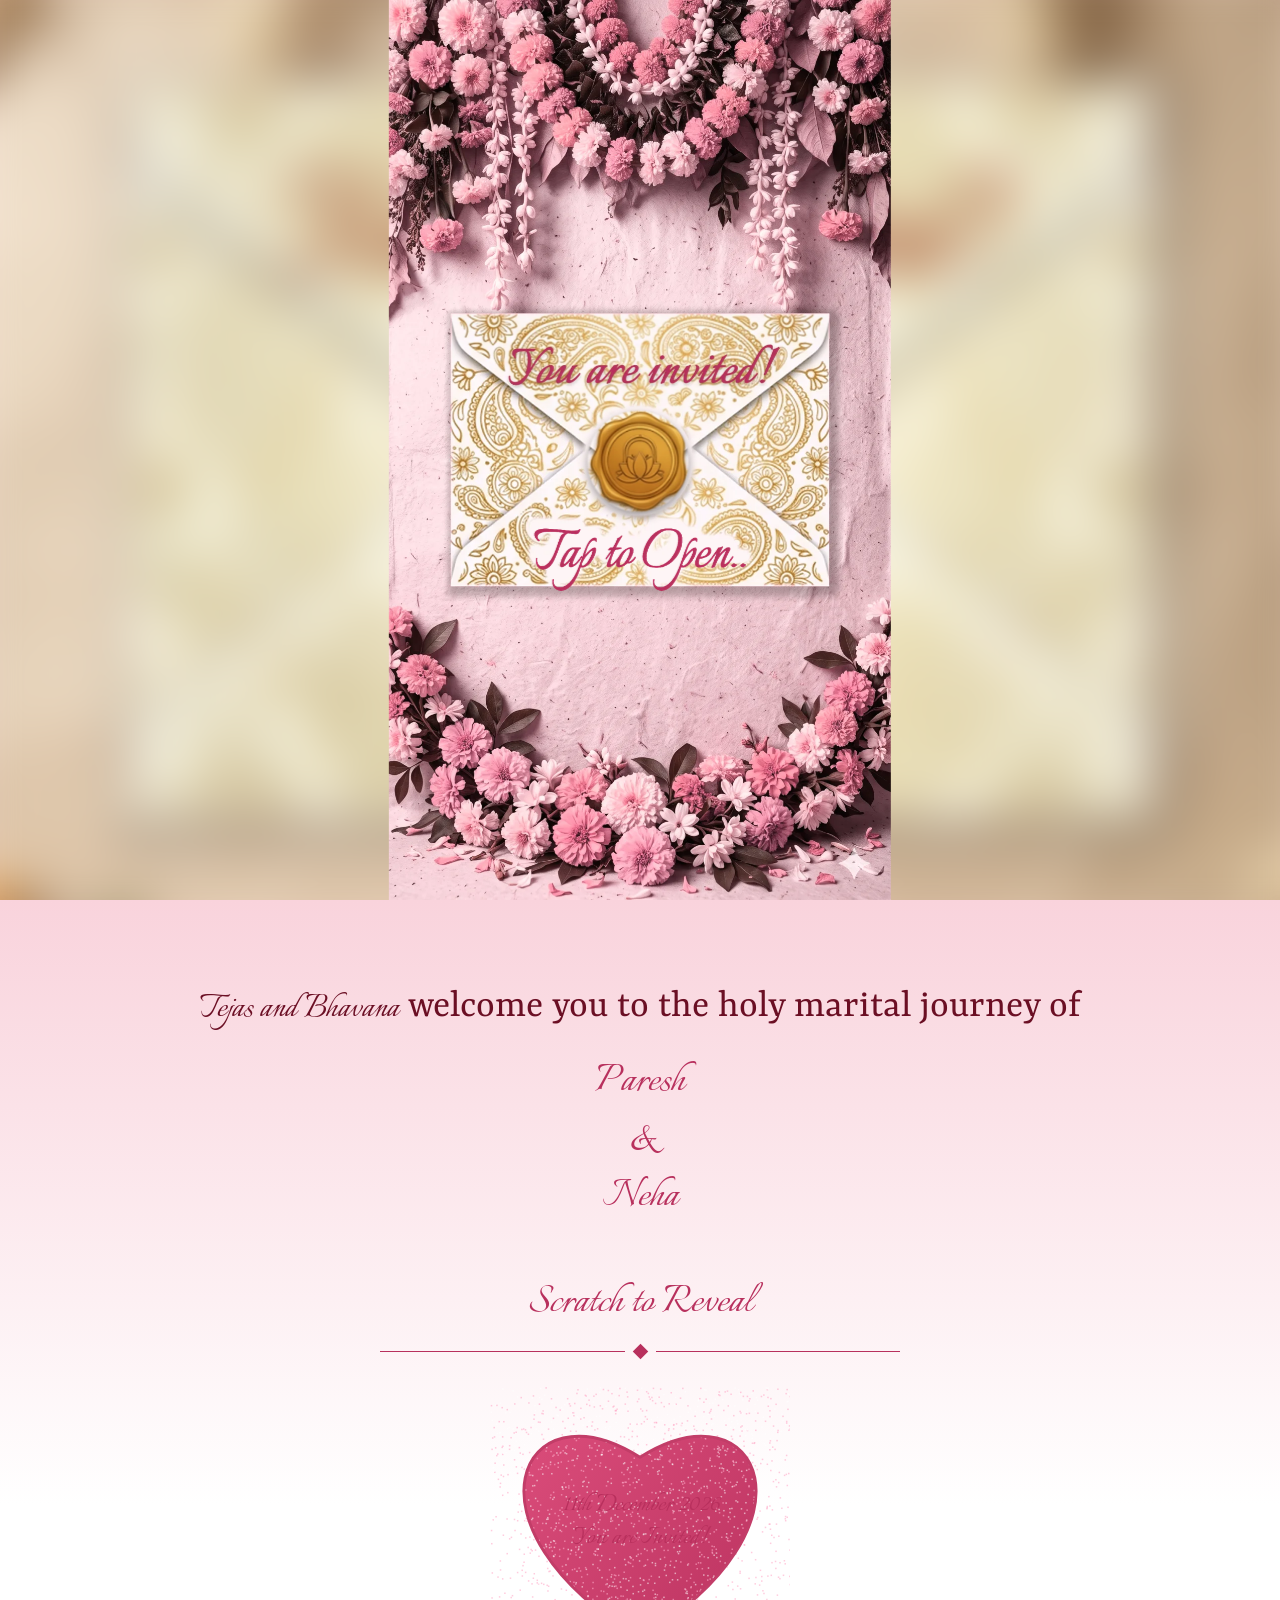
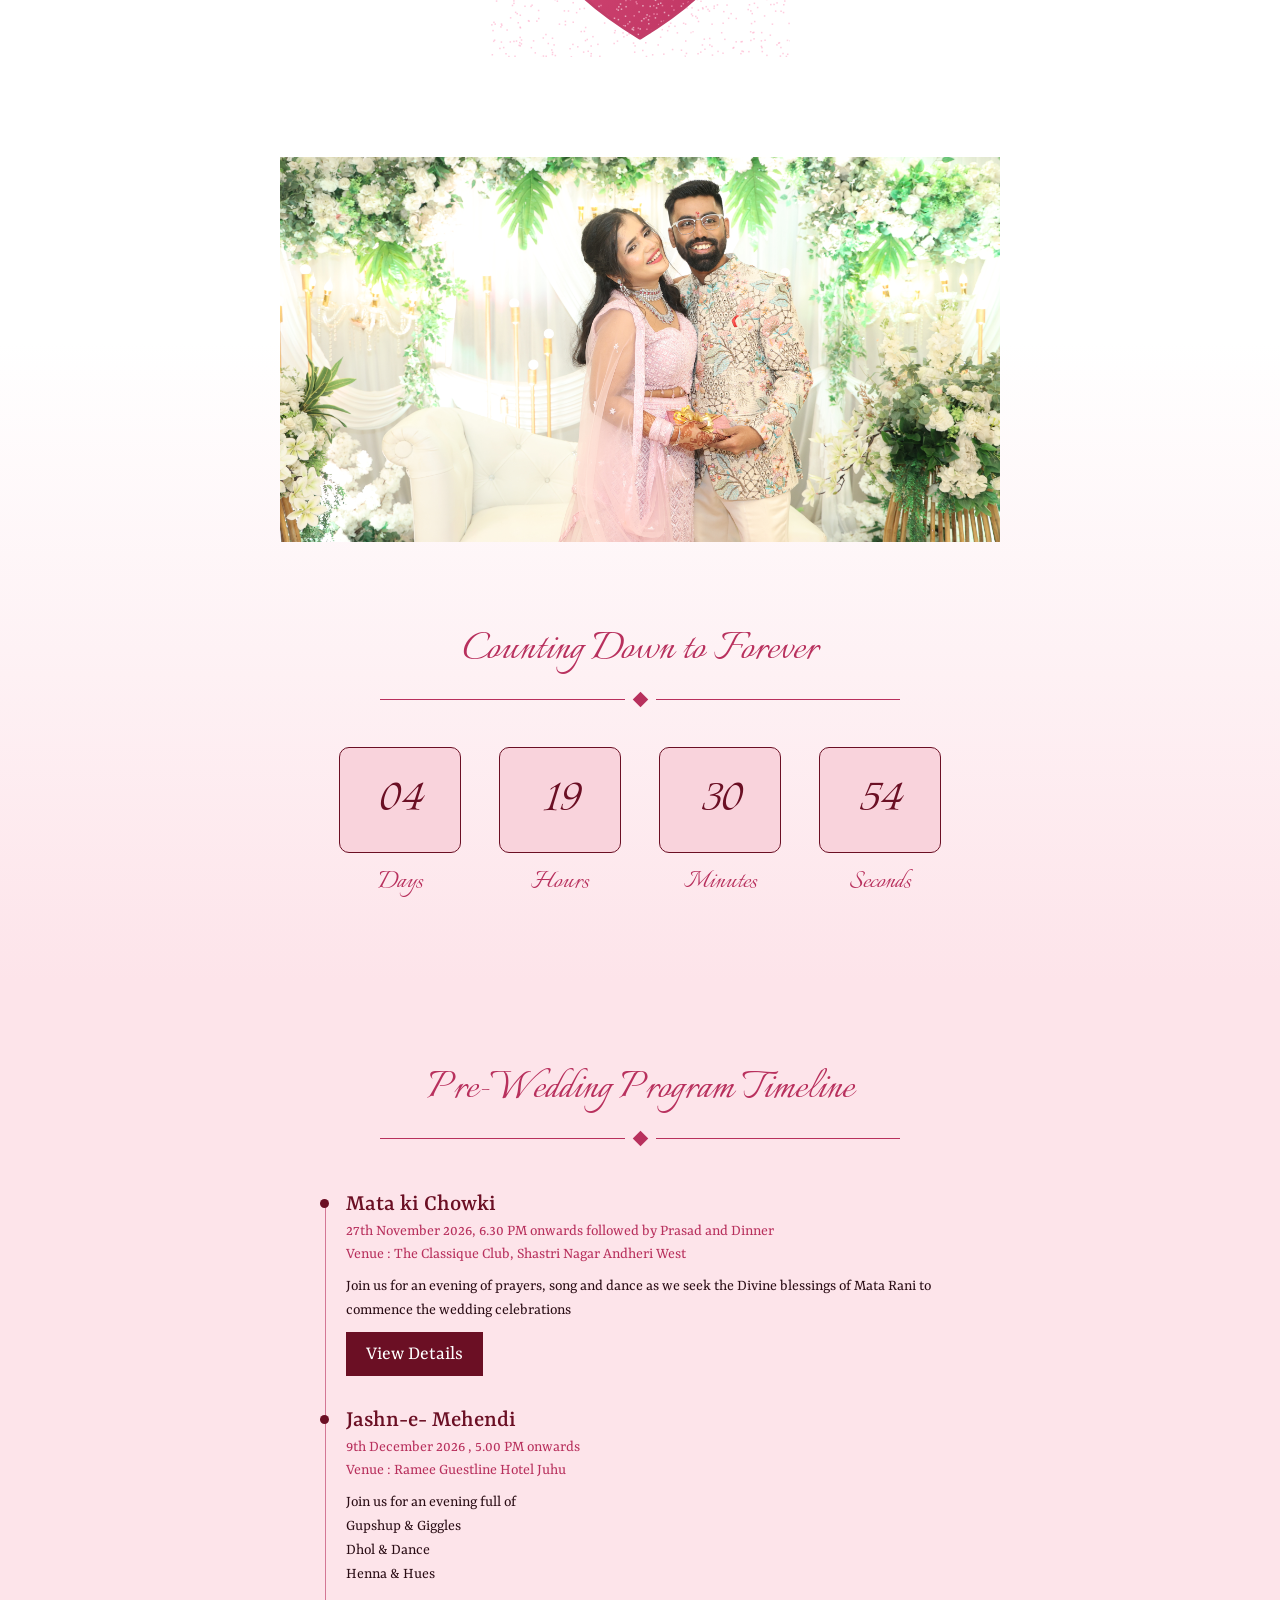
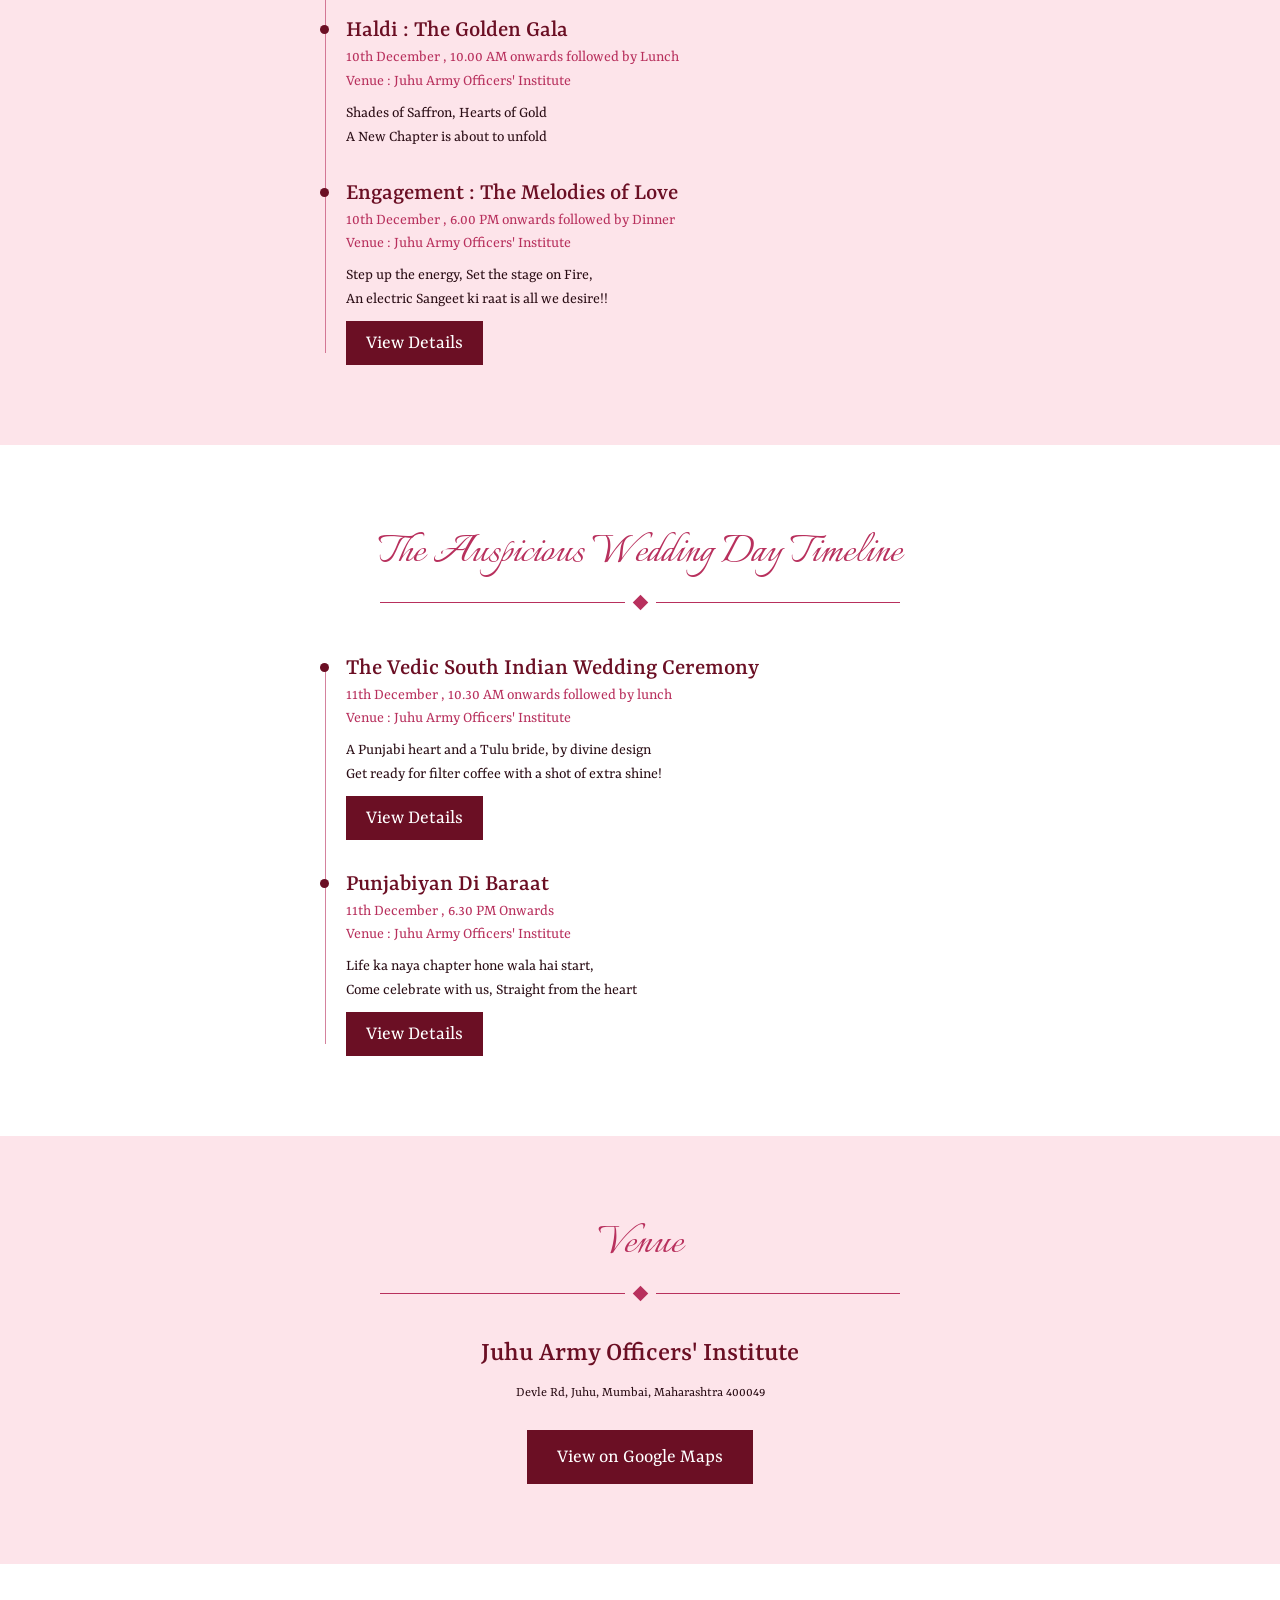
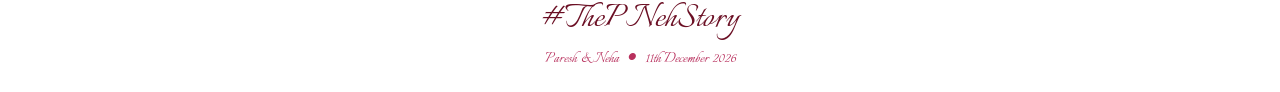
==== commit 5c258f02: "Baraat page added" ====
--- a/index.html
+++ b/index.html
@@ -95,7 +95,7 @@
     <ul class="timeline">
       <li><h3>The Vedic South Indian Wedding Ceremony</h3><small>11th December , 10.30 AM onwards followed by lunch </small><small>Venue : Juhu Army Officers' Institute</small><p>A Punjabi heart and a Tulu bride, by divine design<br/>Get ready for filter coffee with a shot of extra shine!</p><a class="btn btn-sm" href="wedding.html">View Details</a></li>
       <!-- <li><h3>Sehra Bandhi</h3><small>9th December 2026, 6 pm</small><small>Venue : Juhu Army Officers Club</small><p>Lorem Ipsum is simply dummy text of the printing and typesetting industry. Lorem Ipsum has been the industry's standard dummy text ever since 1966.</p></li> -->
-      <li><h3>Punjabiyan Di Baraat</h3><small>11th December , 6.30 PM Onwards</small><small>Venue : Juhu Army Officers' Institute </small><p>Life ka naya chapter hone wala hai start,<br/>Come celebrate with us, Straight from the heart</p></li>
+      <li><h3>Punjabiyan Di Baraat</h3><small>11th December , 6.30 PM Onwards</small><small>Venue : Juhu Army Officers' Institute </small><p>Life ka naya chapter hone wala hai start,<br/>Come celebrate with us, Straight from the heart</p><a class="btn btn-sm" href="baraat.html">View Details</a></li>
     </ul>
   </section>
 
--- a/styles.css
+++ b/styles.css
@@ -46,6 +46,8 @@
 .hero.mkc .hero-bg{ background: url('./MataKiChowki.png'); background-size: cover; background-position-x: center;  background-position-y: center; }
 .hero.eng .hero-content{ position: absolute; top: 120px }
 .hero.eng .hero-bg{ background: url('./engagement.png'); background-size: cover; background-position-x: center;  background-position-y: center; }
+.hero.bar .hero-bg{ background: url('./Baraat.png'); background-size: cover; background-position-x: center;  background-position-y: center; }
+.hero.bar .hero-overlay{background: linear-gradient(90deg,rgba(80,35,30,.85) 0,transparent 12%,transparent 88%,rgba(80,35,30,.85) 100%),linear-gradient(rgba(0,0,0,.25),rgba(0,0,0,.45));}
 .hero.wed .hero-content h1, .hero.wed .hero-content p{ color: #bba422; }
 .hero.wed .hero-bg{ background: url('./wedding.png'); background-size: cover; background-position-x: center;  background-position-y: center; animation: none; }
 @keyframes zoom{0%{transform:scale(1)}50%{transform:scale(1.18)}100%{transform:scale(1)}}
@@ -56,11 +58,11 @@
 .hero-content{position:relative;padding:0 6%;max-width:640px}
 .hero-top{font-family:var(--script);font-size:clamp(30px,3.6vw,32px);opacity:.95}
 .hero h1{font-family:var(--script);font-weight:400;font-size:clamp(52px,10.5vw,96px);line-height:1.1;margin-top:clamp(52px,3vw,68px) 0;}
-.hero-sub{font-family:var(--script);font-size:clamp(24px,3.6vw,32px);line-height:1.35}
+.hero-sub{font-family:var(--script);font-size:clamp(26px,3.6vw,32px);line-height:1.35}
 .scroll-hint{position:absolute;bottom:18px;left:50%;transform:translateX(-50%);font-family:var(--script);font-size:24px;display:flex;flex-direction:column;align-items:center;gap:2px}
 
 /* ---------- Shared ---------- */
-.title{font-family:var(--script);font-weight:400;color:var(--rose);font-size:clamp(34px,6vw,48px);text-align:center;line-height:1.2}
+.title{font-family:var(--script);font-weight:400;color:var(--rose);font-size:clamp(44px,6vw,48px);text-align:center;line-height:1.2}
 .divider{display:flex;align-items:center;justify-content:center;gap:0;margin:14px auto 0;width:min(78%,520px)}
 .divider::before,.divider::after{content:"";flex:1;height:1px;background:var(--rose)}
 .divider i{width:11px;height:11px;background:var(--rose);transform:rotate(45deg);margin:0 10px}
@@ -91,8 +93,8 @@
 
 /* ---------- Top ---------- */
 .top{background:linear-gradient(#f9d3dc 0,#fff 36%,#fff 62%,#fde4ea 100%);padding-bottom:clamp(40px,8vw,80px);text-align: center;}
-.top span.welcome{font-family:var(--script);color:var(--maroon);font-size:clamp(28px,5vw,40px);line-height:1.45;text-align:center;max-width:700px;}
-.top p{font-size:clamp(20px,5vw,40px);}
+.top span.welcome{font-family:var(--script);color:var(--maroon);font-size:clamp(34px,5vw,40px);line-height:1.45;text-align:center;max-width:700px;}
+.top p{font-size:clamp(24px,5vw,40px);}
 .scratch{position:relative;width:min(300px,70vw);aspect-ratio:300/270;margin:30px auto 0}
 .scratch canvas{position:absolute;inset:0;width:100%;height:100%;touch-action:none;cursor:grab}
 .scratch-under{position:absolute;inset:0;display:flex;align-items:center;justify-content:center;font-family:var(--script);font-size:30px;color:var(--rose);text-align:center;padding:0 22%;line-height:1.1}
@@ -111,14 +113,14 @@
 .timeline li:last-child{margin-bottom:0}
 .timeline li::before{content:"";position:absolute;left:-26px;top:9px;width:9px;height:9px;border-radius:50%;background:var(--maroon)}
 .timeline h3{font-weight:500;font-size:clamp(24px,3.6vw,24px);color:var(--maroon);line-height:1.25}
-.timeline small{display:block;font-size:16px;color:var(--rose);line-height:1.45}
-.timeline p{font-size:16px;line-height:1.5;margin-top:8px;color:#2a0d15}
+.timeline small{display:block;font-size:20px;color:var(--rose);line-height:1.45}
+.timeline p{font-size:20px;line-height:1.5;margin-top:8px;color:#2a0d15}
 
 /* ---------- Venue / Transport / Footer ---------- */
 .venue{background:var(--pink);text-align:center}
 .venue h3{font-weight:500;font-size:clamp(22px,4vw,28px);margin:clamp(26px,5vw,38px) 0 14px;color:var(--maroon)}
 .venue p{font-size:14px;color:#2a0d15}
-.btn{display:inline-block;margin-top:clamp(20px,4vw,28px);background:var(--maroon);color:#fff;text-decoration:none;font-size:clamp(16px,4vw, 20px);padding:15px 30px;border-radius:0px;transition:background .2s}
+.btn{display:inline-block;margin-top:clamp(20px,4vw,28px);background:var(--maroon);color:#fff;text-decoration:none;font-size:clamp(20px,4vw, 20px);padding:15px 30px;border-radius:0px;transition:background .2s}
 .btn:hover,.btn:focus-visible{background:#8e1a38;outline:2px solid var(--rose);outline-offset:2px}
 .btn-sm{margin-top: 10px; padding: 10px 20px;}
 .transport{background:#fff;text-align:center;padding-bottom:clamp(60px,10vw,100px)}
@@ -150,12 +152,12 @@
   margin-bottom: 20px;
 }
 .mata .top h4{
-  font-size: 22px;
+  font-size: 26px;
   font-weight: 500;
   margin-bottom: 10px;
 }
 .mata .top p{
-  font-size: 22px;
+  font-size: 26px;
   margin-top: 10px;
   margin-bottom: 10px;
 }
@@ -166,6 +168,10 @@
     font-family: var(--script);
     font-size: 24px;
 }
+.mata .placeholder{
+  background: url('./Chowki_setup.png');
+  background-size: cover;
+}
 .engage .top{
    background: #ffebdb;
 }
@@ -189,12 +195,12 @@
   margin-bottom: 20px;
 }
 .engage .top h4{
-  font-size: 22px;
+  font-size: 26px;
   font-weight: 500;
   margin-bottom: 10px;
 }
 .engage .top p{
-  font-size: 22px;
+  font-size: 26px;
   margin-top: 10px;
   margin-bottom: 10px;
 }
@@ -205,6 +211,10 @@
     font-family: var(--script);
     font-size: 24px;
 }
+.engage .placeholder{
+  background: url('./Sangeet_setup.png');
+  background-size: cover;
+}
 .wedding .top{
   background: #fff;
 }
@@ -228,12 +238,12 @@
   margin-bottom: 20px;
 }
 .wedding .top h4{
-  font-size: 22px;
+  font-size: 26px;
   font-weight: 500;
   margin-bottom: 10px;
 }
 .wedding .top p{
-  font-size: 22px;
+  font-size: 26px;
   margin-top: 10px;
   margin-bottom: 10px;
 }
@@ -244,6 +254,14 @@
     font-family: var(--script);
     font-size: 24px;
 }
+.wedding .placeholder{
+  background: url('./Wedding_setup.png');
+  background-size: cover;
+}
+.baraat .placeholder{
+   background: url('./Baraat_setup.png');
+  background-size: cover;
+}
 /* ---------- Responsive ---------- */
 @media (min-width:900px){
   .timeline{max-width:640px}
@@ -259,10 +277,8 @@
 
 
 :root{
---img:url([data-uri]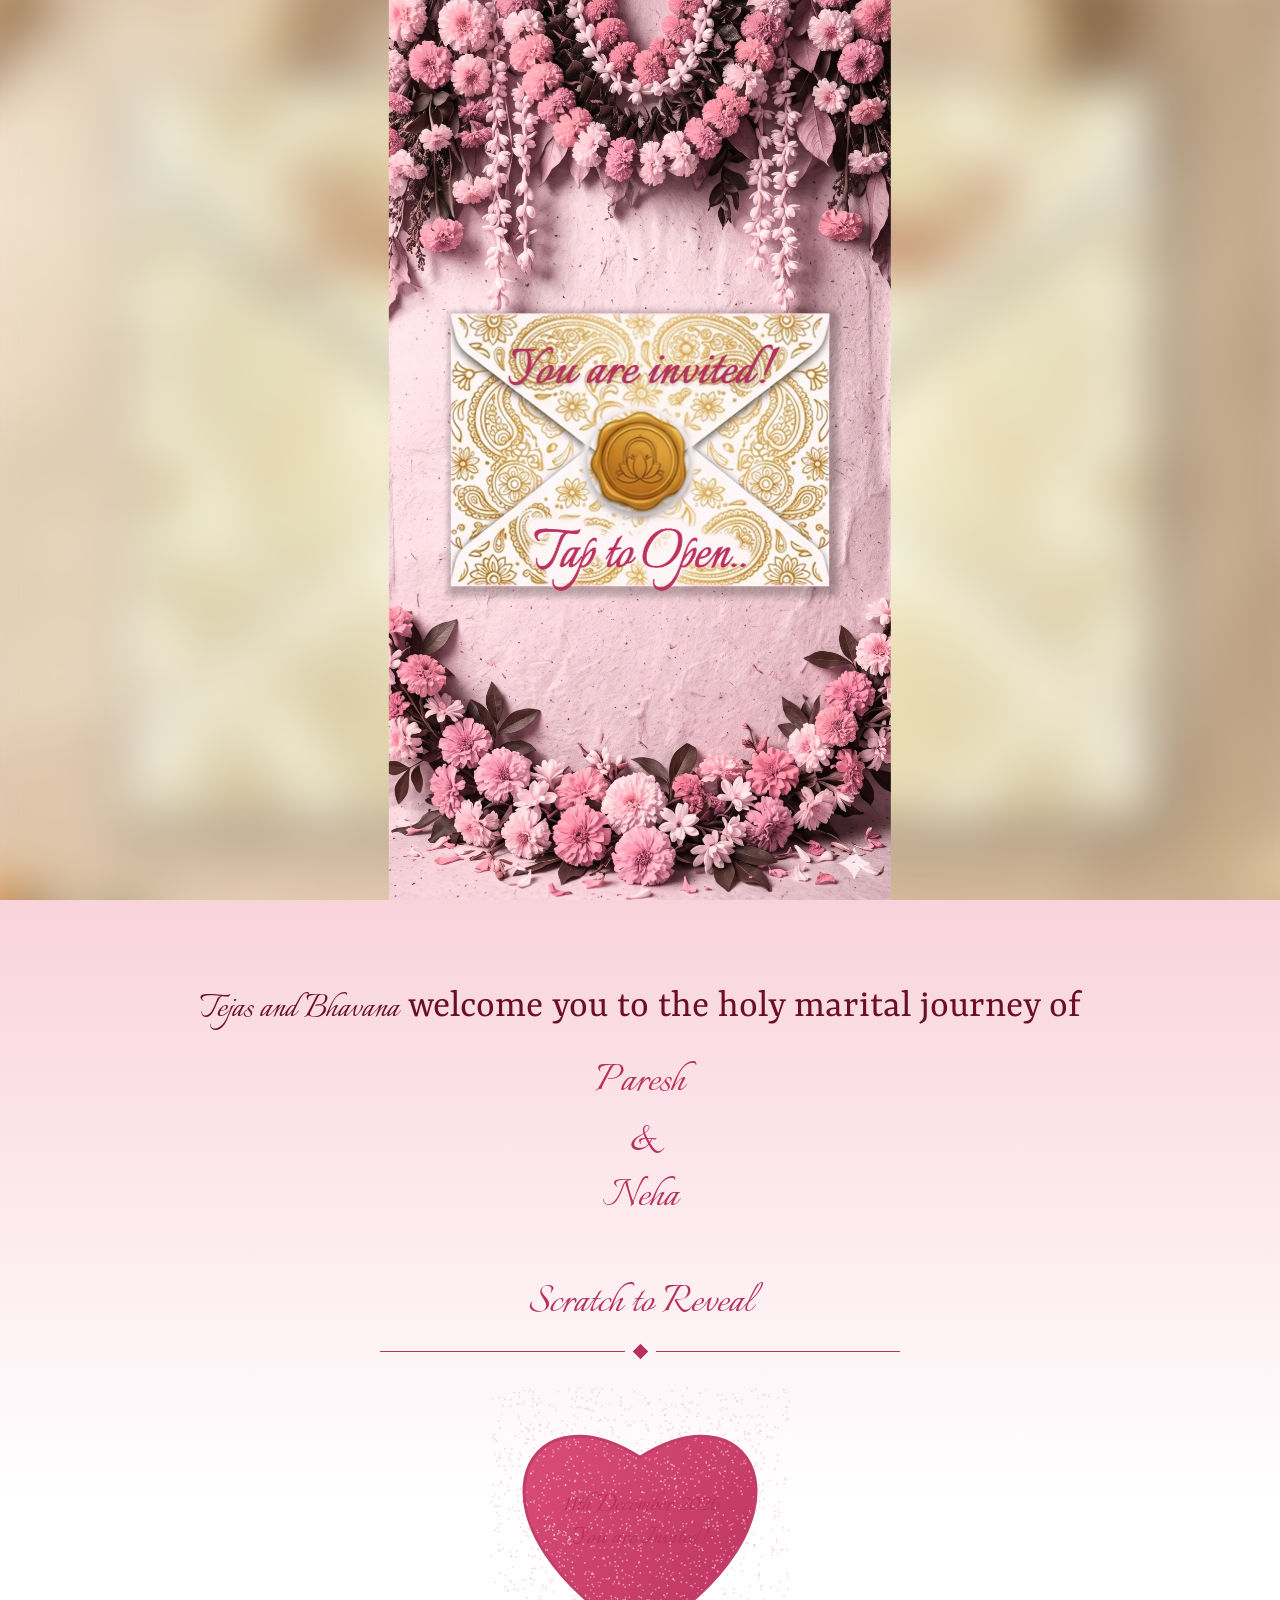
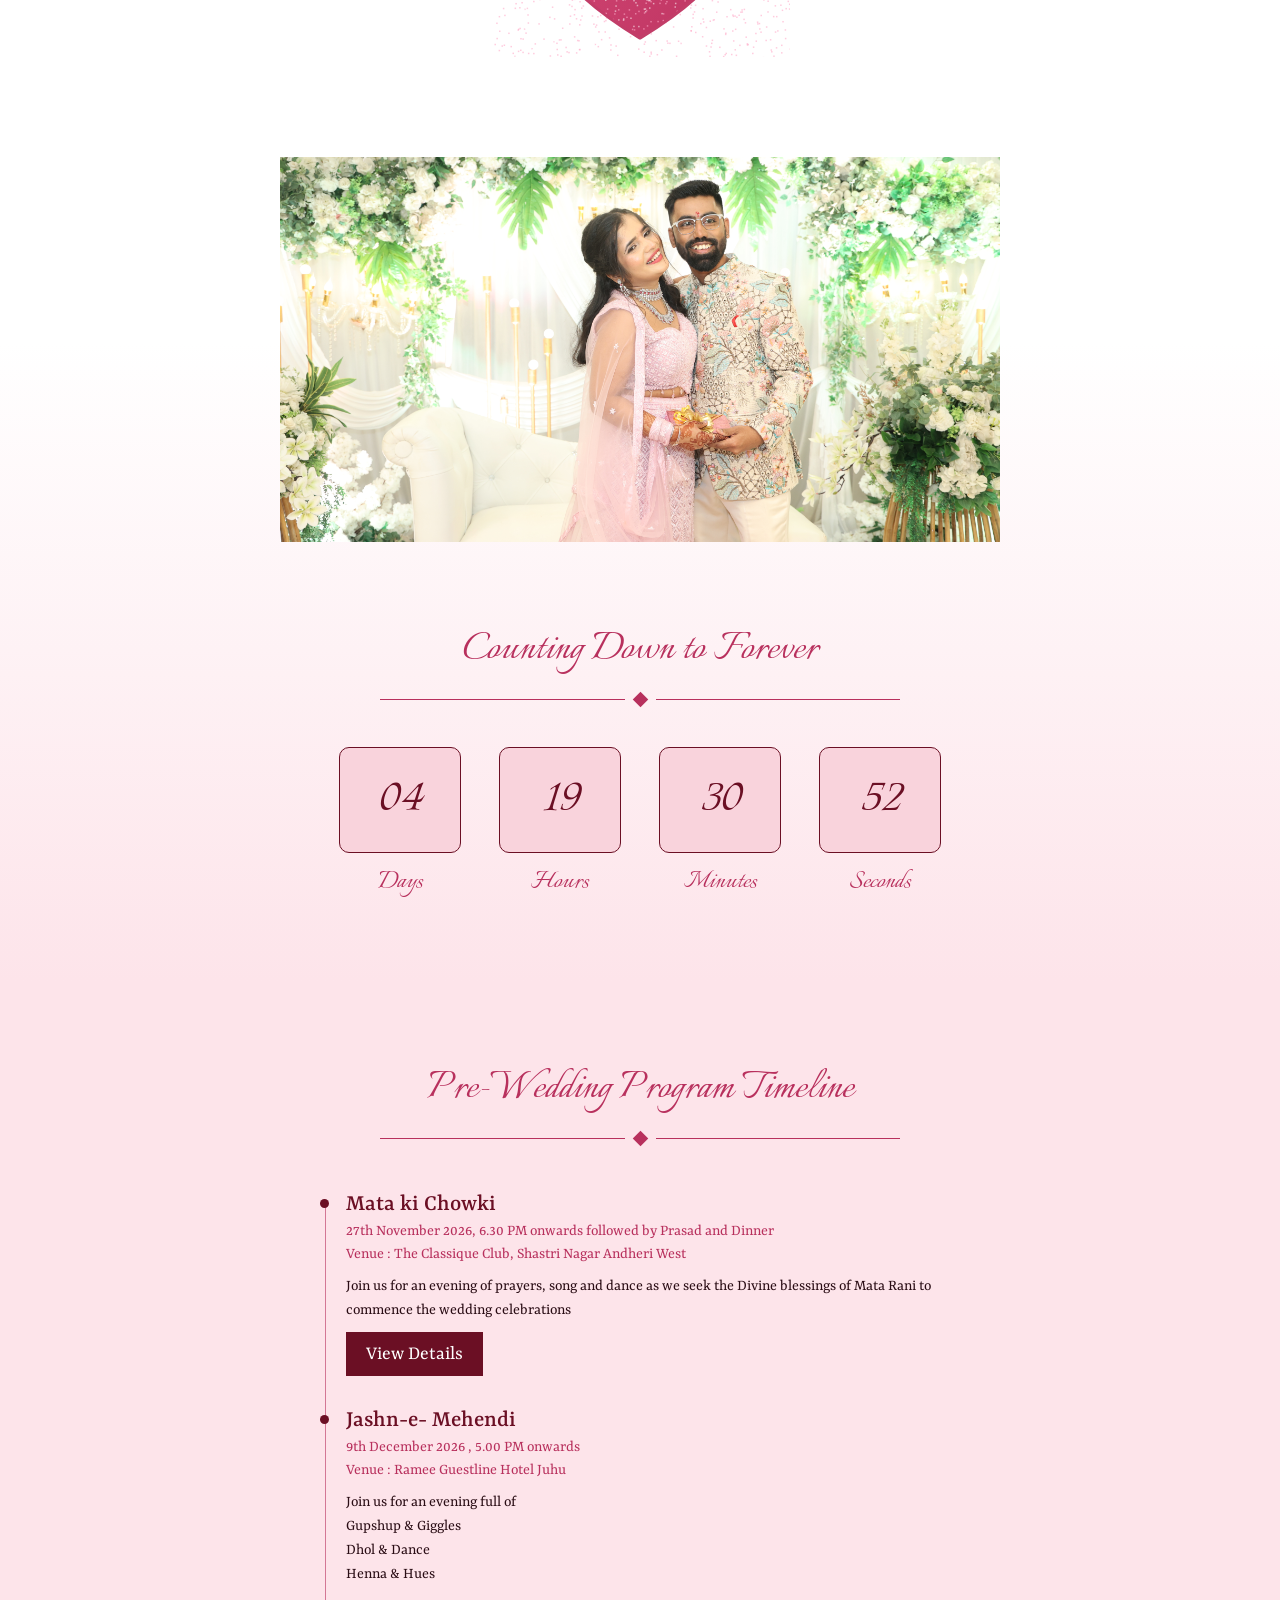
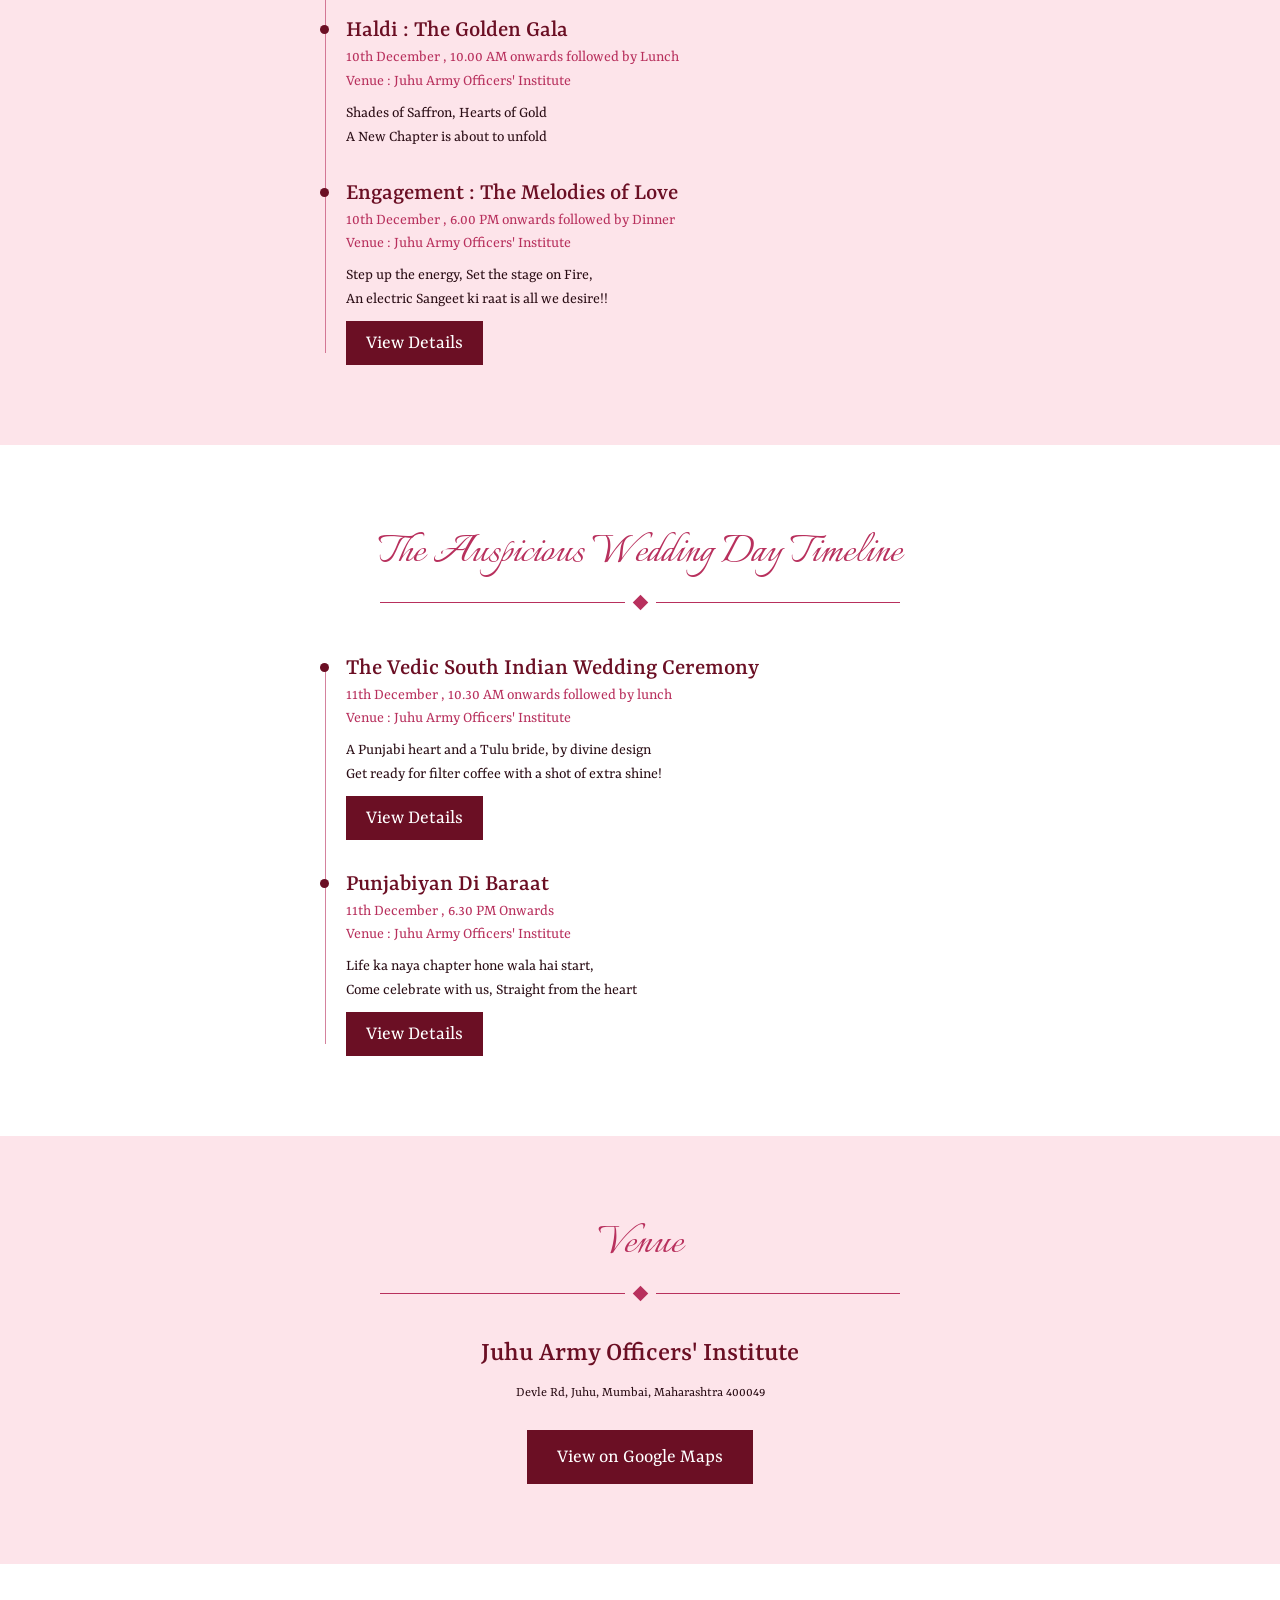
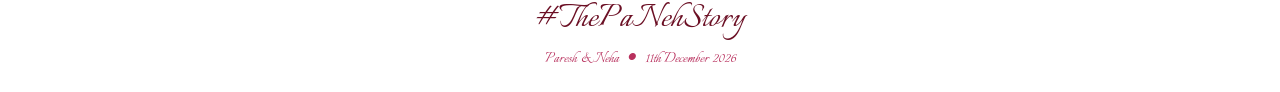
==== commit 140044a1: "edits done" ====
--- a/index.html
+++ b/index.html
@@ -27,7 +27,7 @@
 <section id="site" class="top-header">
   <img src="./Ganesh.png">
   <p class="hero-sub">With the blessings of Late Shri Laxminarayan & Late Smt Savitridevi Madan, 
-        Late Shri SP Malhotra & Late Smt Damyanti Malhotra, <br/>Late Shri Sumesh Madan</p>
+        Late Shri SP Malhotra & Late Smt Damyanti Malhotra, Late Shri Sumesh Madan</p>
 </section>
 <header class="hero">
   <!-- Swap the gradient below for your photo: set --hero-image in styles.css -->
@@ -115,7 +115,7 @@
 </main>
 
 <footer>
-  <h2>#ThePNehStory</h2>
+  <h2>#ThePaNehStory</h2>
   <p>Paresh &amp; Neha &nbsp;&nbsp;•&nbsp;&nbsp; 11th December 2026</p>
 </footer>
 
--- a/styles.css
+++ b/styles.css
@@ -27,7 +27,7 @@
 }
 .top-header .hero-sub{
   color: #B87B21;
-  font-size: 16px;
+  font-size: 20px;
   font-weight: 600;
 }
 
@@ -58,7 +58,7 @@
 .hero-content{position:relative;padding:0 6%;max-width:640px}
 .hero-top{font-family:var(--script);font-size:clamp(30px,3.6vw,32px);opacity:.95}
 .hero h1{font-family:var(--script);font-weight:400;font-size:clamp(52px,10.5vw,96px);line-height:1.1;margin-top:clamp(52px,3vw,68px) 0;}
-.hero-sub{font-family:var(--script);font-size:clamp(26px,3.6vw,32px);line-height:1.35}
+.hero-sub{font-family:var(--script);font-size:clamp(30px,3.6vw,32px);line-height:1.35}
 .scroll-hint{position:absolute;bottom:18px;left:50%;transform:translateX(-50%);font-family:var(--script);font-size:24px;display:flex;flex-direction:column;align-items:center;gap:2px}
 
 /* ---------- Shared ---------- */
@@ -261,6 +261,10 @@
 .baraat .placeholder{
    background: url('./Baraat_setup.png');
   background-size: cover;
+}
+.hero.bar .hero-sub{
+    font-size: clamp(32px, 3.6vw, 32px);
+    margin-top: 420px;
 }
 /* ---------- Responsive ---------- */
 @media (min-width:900px){
